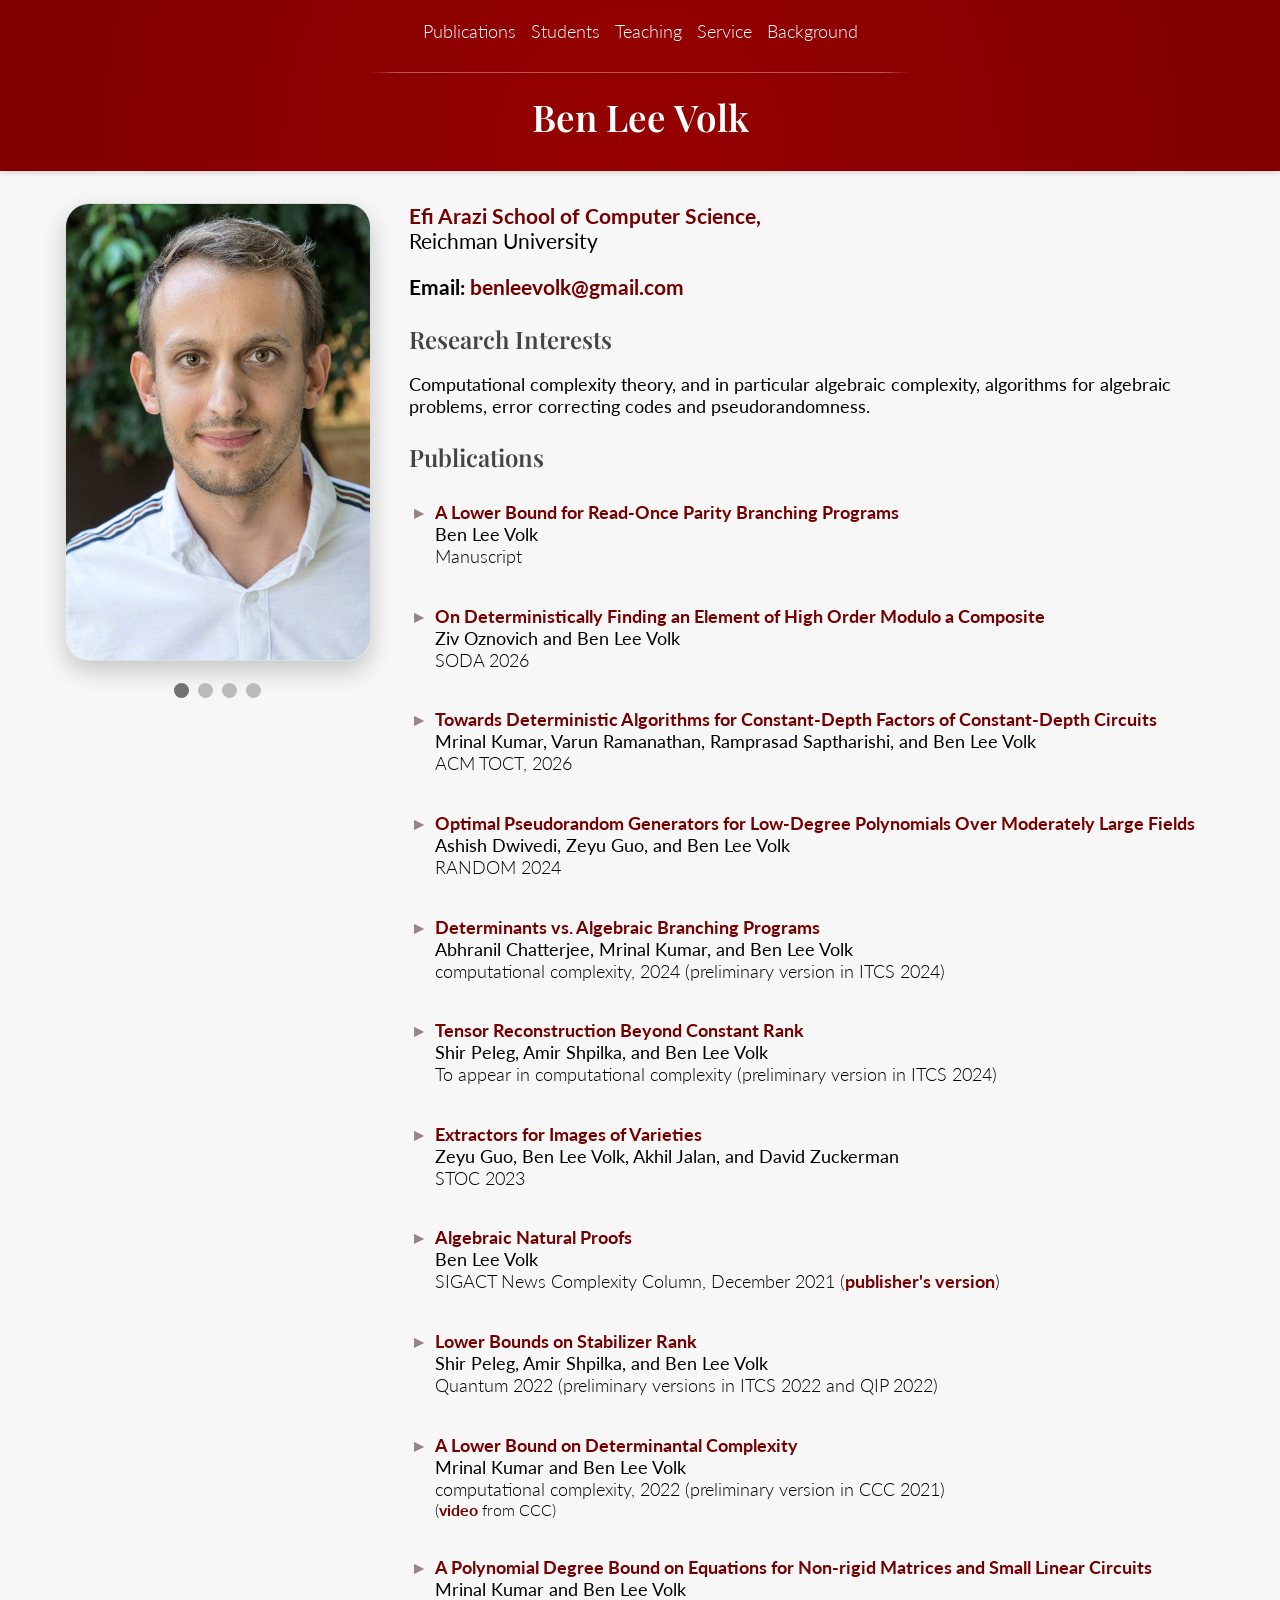
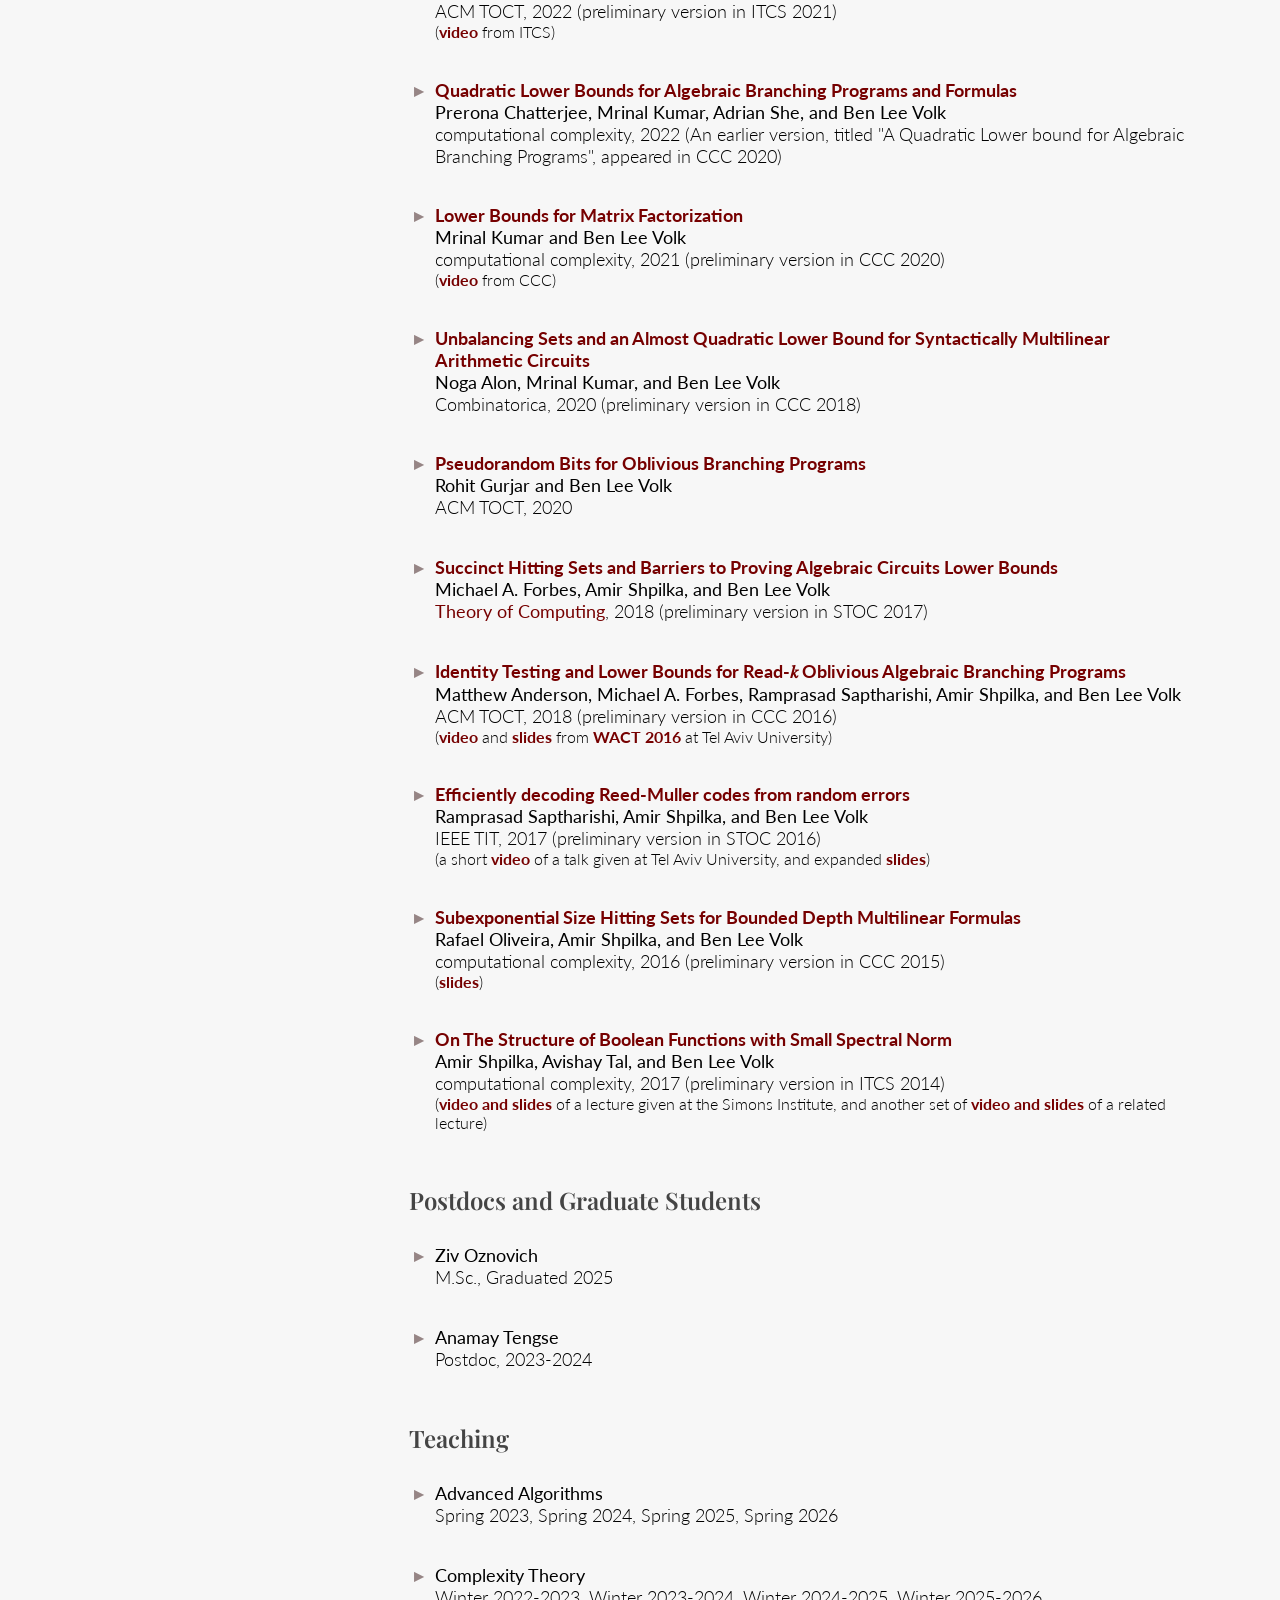
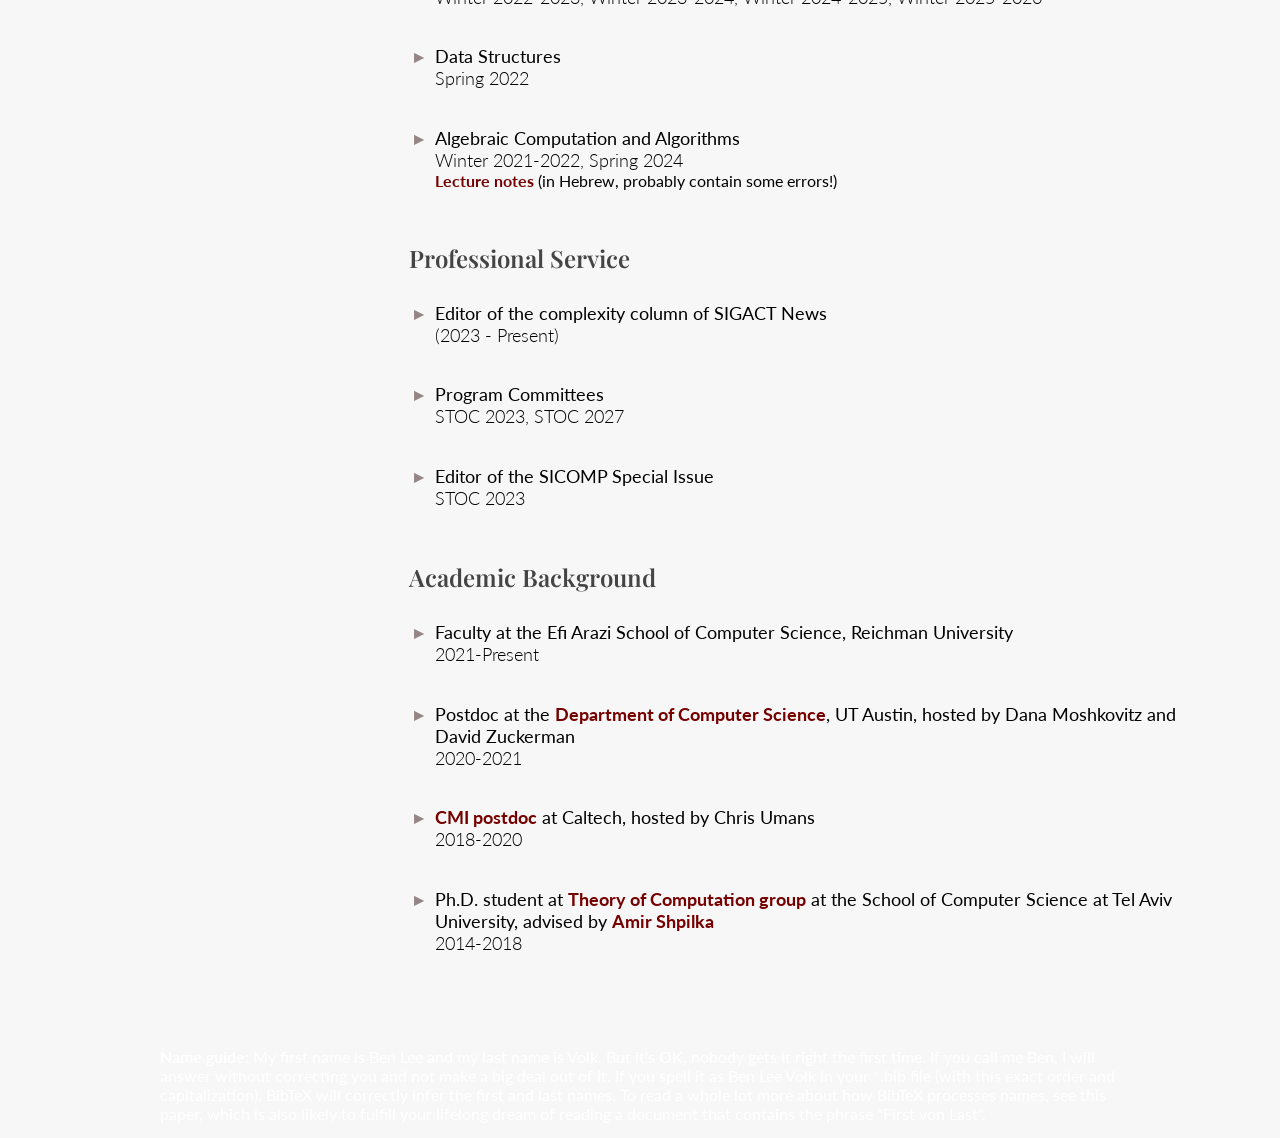
==== index.html @ 6660f5c9 "stoc 2027" ====
<!DOCTYPE html>

<html lang="en-US">
    <head>
        <title>
			Ben Lee Volk
        </title>

	<meta name="description" content="Home Page of Ben Lee Volk"/>
    <meta http-equiv="Content-Type" content="text/html; charset=UTF-8" />
    <meta name="viewport" content="width=device-width, initial-scale=1">
    <meta name="theme-color" content="#960000" />
    <link rel="icon" type="image/svg+xml" href="favicon.svg">

<link rel="preconnect" href="https://fonts.googleapis.com">
<link rel="preconnect" href="https://fonts.gstatic.com" crossorigin>
<link href="https://fonts.googleapis.com/css2?family=Lato:wght@300;400;700&family=Playfair+Display:wght@600&display=swap" rel="stylesheet">

        <link rel="stylesheet" type="text/css" href="style.css" />
        <link rel="canonical" href="https://benleevo.lk/">

	</head>

	<body>
		
		<div id="nav-header">
		<nav class="nav-bar">
		  <a href="#publications">Publications</a>
		  <a href="#students">Students</a>
		  <a href="#teaching">Teaching</a>
		  <a href="#service">Service</a>
		  <a href="#background">Background</a>
		</nav>
		</div>
		
		<div id="header">

		<div id="header-content">
		<h1>
			Ben Lee Volk
		</h1>

		</div>
		
		</div>
		
<div class="page-container">
  <aside class="photo-column">
    <div id="slideshow-container">

    <div id="slideshow-images">
		<div class="slides fade">
				<img src="benlee.jpg" alt="Photo of Ben Lee Volk" width="304" height="456" />
		</div>

    <div class="slides fade">
        <img src="benlee-2.jpg" alt="Photo of Ben Lee Volk" width="304" height="456" />
    </div>

    <div class="slides fade">
        <img src="benlee-3.jpg" alt="Photo of Ben Lee Volk" width="304" height="456" />
    </div>

    <div class="slides fade">
        <img src="protest.jpg" alt="Photo of Ben Lee Volk" width="304" height="456" />
    </div>


    </div>

    <span class="arrows">
    <a class="prev" onclick="plusSlides(-1)">&#10094;</a>
    <a class="next" onclick="plusSlides(1)">&#10095;</a>
    </span>

    <div class="dots-container">
      <span class="dot" onclick="currentSlide(1)"></span>
      <span class="dot" onclick="currentSlide(2)"></span>
      <span class="dot" onclick="currentSlide(3)"></span>
      <span class="dot" onclick="currentSlide(4)"></span>
    </div>

  </div>


  </aside>

  <main class="content-column">

  <div id="content">
		<div id="contact">
		<p><a href="https://cs.runi.ac.il/">Efi Arazi School of Computer Science, </a> <br/>
		Reichman University</p>
  		<p><strong>Email: </strong>
		<a href="mailto:benleevolk@gmail.com">benleevolk@gmail.com</a> </p>
		</div>
    
    <h3>Research Interests</h3>

	<p>
	Computational complexity theory, and in particular algebraic complexity, algorithms for algebraic problems, error correcting codes and pseudorandomness.
	</p>

  </div>


		<h3 id="publications">Publications</h3>

		<ul id="papers" class="section-list">

      <li>
        <div class="paper-title"><a href="https://arxiv.org/abs/2607.05944">A Lower Bound for Read-Once Parity Branching Programs</a></div>
        <div class="paper-authors"> Ben Lee Volk </div>
        <div class="paper-venue"> Manuscript </div>
      </li>

      <li>
        <div class="paper-title"><a href="https://arxiv.org/abs/2506.07668">On Deterministically Finding an Element of High Order Modulo a Composite</a></div>
        <div class="paper-authors"> Ziv Oznovich and Ben Lee Volk </div>
        <div class="paper-venue"> SODA 2026 </div>
      </li>

      <li>
        <div class="paper-title"><a href="https://arxiv.org/abs/2403.01965">Towards Deterministic Algorithms for Constant-Depth Factors of Constant-Depth Circuits</a></div>
        <div class="paper-authors"> Mrinal Kumar, Varun Ramanathan, Ramprasad Saptharishi, and Ben Lee Volk </div>
        <div class="paper-venue"> ACM TOCT, 2026 </div>
      </li>

      <li>
        <div class="paper-title"><a href="https://arxiv.org/abs/2402.11915">Optimal Pseudorandom Generators for Low-Degree Polynomials Over Moderately Large Fields</a></div>
        <div class="paper-authors"> Ashish Dwivedi, Zeyu Guo, and Ben Lee Volk</div>
        <div class="paper-venue"> RANDOM 2024 </div>
      </li>

      <li>
        <div class="paper-title"><a href="https://arxiv.org/abs/2308.04599">Determinants vs. Algebraic Branching Programs</a></div>
        <div class="paper-authors"> Abhranil Chatterjee, Mrinal Kumar, and Ben Lee Volk</div>
        <div class="paper-venue"> computational complexity, 2024 (preliminary version in ITCS 2024) </div>
      </li>

      <li>
        <div class="paper-title"><a href="pdf/tensor-reconstruction.pdf">Tensor Reconstruction Beyond Constant Rank</a></div>
        <div class="paper-authors"> Shir Peleg, Amir Shpilka, and Ben Lee Volk </div>
        <div class="paper-venue"> To appear in computational complexity (preliminary version in ITCS 2024) </div>
      </li>

      <li>
        <div class="paper-title"><a href="https://arxiv.org/pdf/2211.14497.pdf">Extractors for Images of Varieties</a></div>
        <div class="paper-authors"> Zeyu Guo, Ben Lee Volk, Akhil Jalan, and David Zuckerman </div>
        <div class="paper-venue"> STOC 2023  </div>
      </li>

      <li>
        <div class="paper-title"><a href="pdf/sigact.pdf">Algebraic Natural Proofs</a></div>
        <div class="paper-authors"> Ben Lee Volk </div>
        <div class="paper-venue"> SIGACT News Complexity Column, December 2021 (<a href="https://dl.acm.org/doi/10.1145/3510382.3510392">publisher's version</a>) </div>
      </li>

      <li>
        <div class="paper-title"><a href="pdf/stabilizer-rank.pdf">Lower Bounds on Stabilizer Rank</a></div>
        <div class="paper-authors"> Shir Peleg, Amir Shpilka, and Ben Lee Volk </div>
        <div class="paper-venue"> Quantum 2022 (preliminary versions in ITCS 2022 and QIP 2022) </div>
      </li>

      <li>
        <div class="paper-title"><a href="pdf/det-complexity.pdf">A Lower Bound on Determinantal Complexity</a></div>
        <div class="paper-authors"> Mrinal Kumar and Ben Lee Volk </div>
        <div class="paper-venue"> computational complexity, 2022 (preliminary version in CCC 2021) </div>
        <div class="paper-comment">(<a href="https://www.youtube.com/watch?v=n1QGGS6JZv8">video</a> from CCC)</div>
      </li>

      <li>
        <div class="paper-title"><a href="pdf/degbound.pdf">A Polynomial Degree Bound on Equations for Non-rigid Matrices and Small Linear Circuits</a></div>
        <div class="paper-authors"> Mrinal Kumar and Ben Lee Volk </div>
        <div class="paper-venue"> ACM TOCT, 2022 (preliminary version in ITCS 2021) </div>
        <div class="paper-comment">(<a href="https://www.youtube.com/watch?v=3lZ9Xtc4dxc">video</a> from ITCS)</div>
      </li>

      <li>
        <div class="paper-title"><a href="pdf/abp-lower-bound.pdf">Quadratic Lower Bounds for Algebraic Branching Programs and Formulas</a></div>
        <div class="paper-authors"> Prerona Chatterjee, Mrinal Kumar, Adrian She, and Ben Lee Volk </div>
        <div class="paper-venue"> computational complexity, 2022 (An earlier version, titled "A Quadratic Lower bound for Algebraic Branching Programs", appeared in CCC 2020) </div>
      </li>

      <li>
        <div class="paper-title"><a href="pdf/matrix-factorization.pdf">Lower Bounds for Matrix Factorization</a></div>
        <div class="paper-authors"> Mrinal Kumar and Ben Lee Volk </div>
        <div class="paper-venue"> computational complexity, 2021 (preliminary version in CCC 2020) </div>
        <div class="paper-comment">(<a href="https://www.youtube.com/watch?v=3lnhgIzkXeQ">video</a> from CCC)</div>
      </li>

			<li>
				<div class="paper-title"><a href="pdf/mulitilinear-ckts-lb.pdf">Unbalancing Sets and an Almost Quadratic Lower Bound for Syntactically Multilinear Arithmetic Circuits</a></div>
				<div class="paper-authors">	Noga Alon, Mrinal Kumar, and Ben Lee Volk </div>
				<div class="paper-venue"> Combinatorica, 2020 (preliminary version in CCC 2018) </div>
			</li>

			<li>
				<div class="paper-title"><a href="pdf/prg-readk.pdf">Pseudorandom Bits for Oblivious Branching Programs</a></div>
				<div class="paper-authors">	Rohit Gurjar and Ben Lee Volk </div>
				<div class="paper-venue"> ACM TOCT, 2020 </div>
			</li>

			<li>
				<div class="paper-title"><a href="pdf/succinct-pit.pdf">Succinct Hitting Sets and Barriers to Proving Algebraic Circuits Lower Bounds</a></div>
				<div class="paper-authors">	Michael A. Forbes, Amir Shpilka, and Ben Lee Volk </div>
				<div class="paper-venue"> <a class="light" href="http://theoryofcomputing.org/articles/v014a018/">Theory of Computing</a>, 2018 (preliminary version in STOC 2017) </div>
			</li>

			<li>
				<div class="paper-title"><a href="pdf/read-k-abp.pdf">Identity Testing and Lower Bounds for Read-𝑘 Oblivious Algebraic Branching Programs</a></div>
				<div class="paper-authors">	Matthew Anderson, Michael A. Forbes, Ramprasad Saptharishi, Amir Shpilka, and Ben Lee Volk </div>
				<div class="paper-venue">ACM TOCT, 2018 (preliminary version in CCC 2016) </div>
				<div class="paper-comment">(<a href="https://www.youtube.com/watch?v=yLikEDD-zR8">video</a> and <a href="http://www.cs.tau.ac.il/~shpilka/wact2016/program/slides/BenLeeVolk.pdf">slides</a> from <a href="http://cs.tau.ac.il/~shpilka/wact2016/">WACT 2016</a> at Tel Aviv University)</div>
			</li>

			<li>
				<div class="paper-title"><a href="pdf/rmdecoding.pdf">Efficiently decoding Reed-Muller codes from random errors</a></div>
				<div class="paper-authors">Ramprasad Saptharishi, Amir Shpilka, and Ben Lee Volk </div>
				<div class="paper-venue">IEEE TIT, 2017 (preliminary version in STOC 2016)</div>
				<div class="paper-comment">(a short <a href="https://www.youtube.com/watch?v=goo4va6pbpg">video</a> of a talk given at Tel Aviv University, and expanded <a href="pdf/rm_slides.pdf">slides</a>)</div>

			</li>

			<li>
				<div class="paper-title"><a href="pdf/multilinear-pit.pdf">Subexponential Size Hitting Sets for Bounded Depth Multilinear Formulas</a></div>
				<div class="paper-authors">Rafael Oliveira, Amir Shpilka, and Ben Lee Volk </div>
				<div class="paper-venue">computational complexity, 2016 (preliminary version in CCC 2015) </div>
				<div class="paper-comment">(<a href="pdf/subexp_slides.pdf">slides</a>)</div>
			</li>

			<li>
				<div class="paper-title"><a href="pdf/small-spectral-norm.pdf">On The Structure of Boolean Functions with Small Spectral Norm</a></div>
				<div class="paper-authors">Amir Shpilka, Avishay Tal, and Ben Lee Volk </div>
				<div class="paper-venue">computational complexity, 2017 (preliminary version in ITCS 2014) </div>
				<div class="paper-comment">
				(<a href="http://simons.berkeley.edu/talks/ben-lee-volk-2013-08-29">video and slides</a> of a lecture given at the Simons Institute, and
				another set of <a href="http://simons.berkeley.edu/talks/ben-lee-volk-2013-12-02">video and slides</a> of a related lecture)
				</div>
			</li>

		</ul>

    <h3 id="students">Postdocs and Graduate Students</h3>
    <ul id="students" class="section-list">
      <li>
      <div class="student-name">Ziv Oznovich </div>
      <div class="student-years">M.Sc., Graduated 2025</div> 
      </li>
      <li>
      <div class="student-name">Anamay Tengse </div>
      <div class="student-years">Postdoc, 2023-2024</div>       
      </li>
    </ul>

    <h3 id="teaching">Teaching</h3>

    <ul id="classes" class="section-list">
      <li>
        <div class="class-name">
         Advanced Algorithms
       </div>
        <div class="class-semester">
        Spring 2023, Spring 2024, Spring 2025, Spring 2026
      </div>
      </li>
      <li>
        <div class="class-name">
         Complexity Theory
       </div>
        <div class="class-semester">
        Winter 2022-2023, Winter 2023-2024, Winter 2024-2025, Winter 2025-2026
      </div>
      </li>
      <li>
        <div class="class-name">
         Data Structures
       </div>
        <div class="class-semester">
        Spring 2022
      </div>
      </li>
      <li>
        <div class="class-name">
         Algebraic Computation and Algorithms
       </div>
        <div class="class-semester">
        Winter 2021-2022, Spring 2024
      </div>
      <div class="class-notes">
        <a href="pdf/algcomplecturenotes.pdf">Lecture notes</a> (in Hebrew, probably contain some errors!)
      </div>
      </li>
    </ul>

    <h3 id="service">Professional Service</h3>
    <ul id="service" class="section-list">
        <li>
        	<div class="service-titles"> Editor of the complexity column of SIGACT News </div>
       	    <div class="service-years">(2023 - Present)</div>
        </li>
        <li>
        	<div class="service-titles"> Program Committees </div>
       	    <div class="service-years">STOC 2023, STOC 2027</div>        
        </li>
        <li>
        	<div class="service-titles"> Editor of the SICOMP Special Issue </div>
       	    <div class="service-years">STOC 2023</div>        

        </li>
    </ul>

    <h3 id="background">Academic Background</h3>

    <ul id="background" class="section-list">
      <li>
        <div class="background-title">Faculty at the Efi Arazi School of Computer Science, Reichman University</div>
        <div class="background-years">2021-Present</div>
      </li>
      <li>
        <div class="background-title">Postdoc at the <a href="https://www.cs.utexas.edu/">Department of Computer Science</a>, UT Austin, hosted by Dana Moshkovitz and David Zuckerman</div>
        <div class="background-years">2020-2021</div>
      </li>
       <li>
        <div class="background-title"><a href="https://www.cmi.caltech.edu/">CMI postdoc</a> at Caltech, hosted by Chris Umans</div>
        <div class="background-years">2018-2020</div>
      </li>
       <li>
        <div class="background-title">Ph.D. student at <a href="https://www.cs.tau.ac.il/~theory/">Theory of Computation group</a> at the School of Computer Science at Tel Aviv University,
   advised by <a href="https://www.cs.tau.ac.il/~shpilka/">Amir Shpilka</a></div>
        <div class="background-years">2014-2018</div>
      </li>
    </ul>

</div>

  </main>
  </div>

<div id="footer">
		<div id="name">
		<strong>Name guide: </strong> My first name is Ben Lee and my last name is Volk. But it's OK, nobody gets it right the first time.
		If you call me Ben, I will answer without correcting you and not make a big deal out of it. If you spell it as Ben Lee Volk in your *.bib file (with this exact order and capitalization),
		BibTeX will correctly infer the first and last names. To read a whole lot more about how BibTeX processes names, see
		<a href="https://www.tug.org/TUGboat/tb27-2/tb87hufflen.pdf">this paper</a>,
		which is also likely to fulfill your lifelong dream of reading a document that contains the phrase "First von Last".
		</div>

		</div>

<script type="text/javascript">
    let slideIndex = 1;
    showSlides(slideIndex);

    function plusSlides(n) {
      showSlides(slideIndex += n);
    }

    function currentSlide(n) {
      showSlides(slideIndex = n);
    }

    function showSlides(n) {
      let i;
      let slides = document.getElementsByClassName("slides");
      let dots = document.getElementsByClassName("dot");
      if (n > slides.length) {slideIndex = 1}
      if (n < 1) {slideIndex = slides.length}
      for (i = 0; i < slides.length; i++) {
        slides[i].style.display = "none";
      }
      for (i = 0; i < dots.length; i++) {
        dots[i].className = dots[i].className.replace(" active", "");
      }
      slides[slideIndex-1].style.display = "block";
      dots[slideIndex-1].className += " active";
    }

    slides_container = document.getElementById("slideshow-container");

    slides_container.addEventListener('touchstart', function (event) {
      touchstartX = event.changedTouches[0].screenX;
      touchstartY = event.changedTouches[0].screenY;
    }, false);

    slides_container.addEventListener('touchend', function (event) {
        touchendX = event.changedTouches[0].screenX;
        touchendY = event.changedTouches[0].screenY;

        if (touchendX > touchstartX) { // swipe right
          plusSlides(1);
        }
        if (touchendX < touchstartX) { // swipe left
          plusSlides(-1);
        }
    }, false);

</script>

	</body>

</html>
---- style.css ----
html {
  scroll-behavior: smooth;
  scroll-padding-top: 70px; /* Adjust based on your nav bar's height */
}

@media (max-width: 470px) {
html {
    scroll-padding-top: 110px; /* measure your new mobile header height */
  }
}

#header, #nav-header, #footer {
  background: radial-gradient(circle at 50% 150px, rgba(150,0,0,1) 0%, rgba(134,0,0,1) 50%, rgba(118,0,0,1) 100%);
  background-attachment: fixed;
  color: white;
}

#header, #nav-header {
  padding: 10px;
}

#footer {
	padding: 15px;
}

#header #header-content {
	max-width: 540px;
	margin: 0 auto;
	text-align: center;
	padding: 1.25rem 0 1.25rem 0;
background-image: linear-gradient(to right, transparent, rgba(255, 255, 255, 0.35) 5%, rgba(255, 255, 255, 0.35) 95%, transparent);
  background-size: 100% 1px;
  background-position: top;
  background-repeat: no-repeat;
}

#header {
	box-shadow: 0 2px 5px rgba(0, 0, 0, 0.15);
}

#nav-header {
	position: sticky;
	top: 0;
	z-index: 1000;
}

.nav-bar {
  display: flex;
  flex-wrap: wrap;
  gap: 15px;
  justify-content: center; /* or flex-start for left alignment */
  margin: 0 auto;
  padding: 10px 0;
  font-weight: 300;      
}


#header h1 {
	color: white;
	margin: 0px;
}

#header a, #nav-header a, #footer a {
	text-decoration: none;
	color: #ffffff; 
}

#header a:hover, #nav-header a:hover, #footer a:hover {
	color: #dddddd; 
}

#content {
	margin: 0 auto;
	max-width: 960px;
}


h1, h3 {
	font-family: 'Playfair Display', sans-serif;
	font-weight: 600;
	color: #444;
}

h3 {
	font-size: 1.5rem;
	margin-bottom: 1rem;
}

body {
	font-family: 'Lato', sans-serif;
	font-weight: 400;
	background: #f7f7f7;
	margin: 0px;
	font-size: 1.15rem;
}

.content-column a {
	text-decoration: none;
	color: #760000;
	font-weight: bold;
}

a.light {
	font-weight: normal;
}

a:hover {
	color: #960000;
	text-decoration: underline;
}

@media screen and (min-width: 980px) /* Desktop */ {
	#slideshow-container {
		padding: 0;
		margin: 0;
		position: relative;
		/* border: solid 1px #3a190f; */
		background: #f7f7f7;
	}

}

@media screen and (max-width: 979px) /* Mobile and Tablet */ {
	#slideshow-container {
		margin: 10px auto;
		display: block;
		width: 304px;
		position: relative;
		background: #f7f7f7;
	}

	#content {
		padding: 5px;
	}

}

.arrows {
	opacity: 0;
  transition: opacity 800ms;
}

#slideshow-images:hover + .arrows {
	opacity: 1.0;
}

.arrows:hover {
	opacity: 1.0;
}



/* Hide the images by default */
.slides {
  display: none;
}


/* Next & previous buttons */
.prev, .next {
  cursor: pointer;
  position: absolute;
  top: 50%;
  width: auto;
  padding: 16px;
  margin-top: -22px;
  color: white;
  font-weight: bold;
  font-size: 18px;
  transition: 0.6s ease;
  border-radius: 0 3px 3px 0;
  user-select: none;
}

/* Position the "next button" to the right */
.next {
  right: 0;
  border-radius: 3px 0 0 3px;
}

/* On hover, add a black background color with a little bit see-through */
.prev:hover, .next:hover {
  background-color: rgba(0,0,0,0.8);
	text-decoration: none;
	color: white;
}

.dot {
  cursor: pointer;
  height: 15px;
  width: 15px;
  margin: 0 2px;
  background-color: #bbb;
  border-radius: 50%;
  display: inline-block;
  transition: background-color 0.6s ease;
}

.active, .dot:hover {
  background-color: #717171;
}

/* Fading animation */
.fade {
  animation-name: fade;
  animation-duration: 1.5s;
}

@keyframes fade {
  from {opacity: .4}
  to {opacity: 1}
}

/* On smaller screens, decrease text size */
@media only screen and (max-width: 300px) {
  .prev, .next {font-size: 11px}
}


.section-list {
	list-style: none;
	display: grid;
	padding-left: 0;
	/*margin-left: -0.3rem;*/
}

.section-list li {
	position: relative;
	padding: 0.6rem 1.25rem 1.25rem 1.6rem;
	margin-bottom: 0.5rem;
    border-radius: 6px;
  
  /* Smooth transition for the hover color */
transition: background-color 0.2s ease, box-shadow 0.2s ease, transform 0.2s ease;
}

.section-list li:hover {
  background-color: #ffffff;
  box-shadow: 0 4px 14px rgba(0, 0, 0, 0.06);
  transform: translateY(-1px);
}

.section-list li::before {
  content: "▸";
  position: absolute;
  left: 0.3rem;
  color: #968585; 
  font-weight: bold;
}

.paper-comment {
	font-weight: 300;
	font-size: 1rem;
}

.paper-venue, .class-semester, .student-years, .service-years, .background-years {
	font-weight: 300;
}

#name {
	font-size: 1rem;
	margin: 0 auto;
	max-width: 960px;
}

.class-notes {
	font-size: 1rem;
}

.page-container {
  display: grid;
  grid-template-columns: 1fr; /* Mobile view: 1 stacked column */
  gap: 2.5rem;
  max-width: 1150px;
  margin: 0 auto;
  padding: 2rem 1rem;
}

/* Desktop View: Side-by-Side */
@media (min-width: 768px) {
  .page-container {
    grid-template-columns: 304px 1fr; /* Photo column fixed at 280px, text takes the rest */
  }
}

#contact p {
	margin-top: 0px;
	font-size: 1.3rem;
}

#slideshow-images img {
    aspect-ratio: 304 / 456;
    object-fit: cover;
    border-radius: 24px;
    border: 1px solid rgba(0, 0, 0, 0.1);
    box-shadow: 0 10px 25px rgba(0,0,0, 0.2);
 }
 
 .dots-container {
 	text-align: center;
 	margin-top: 15px;
 }
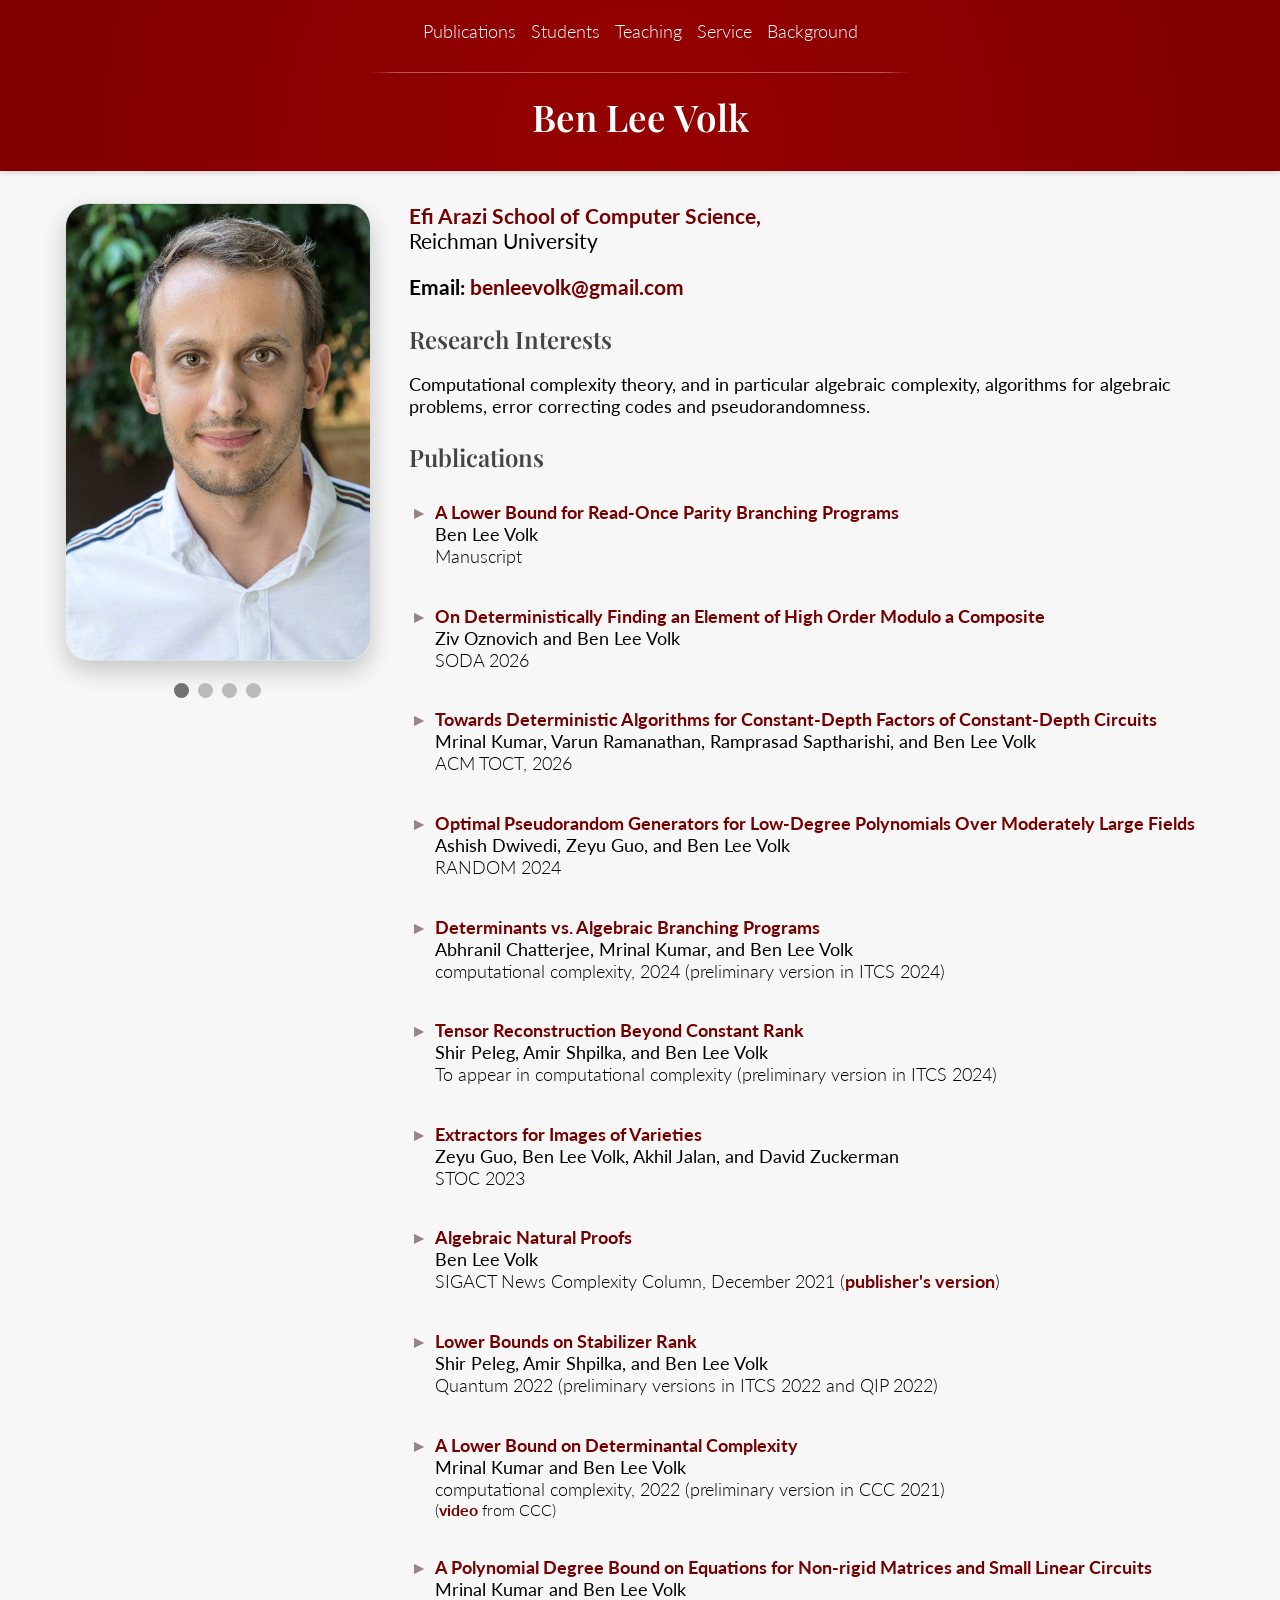
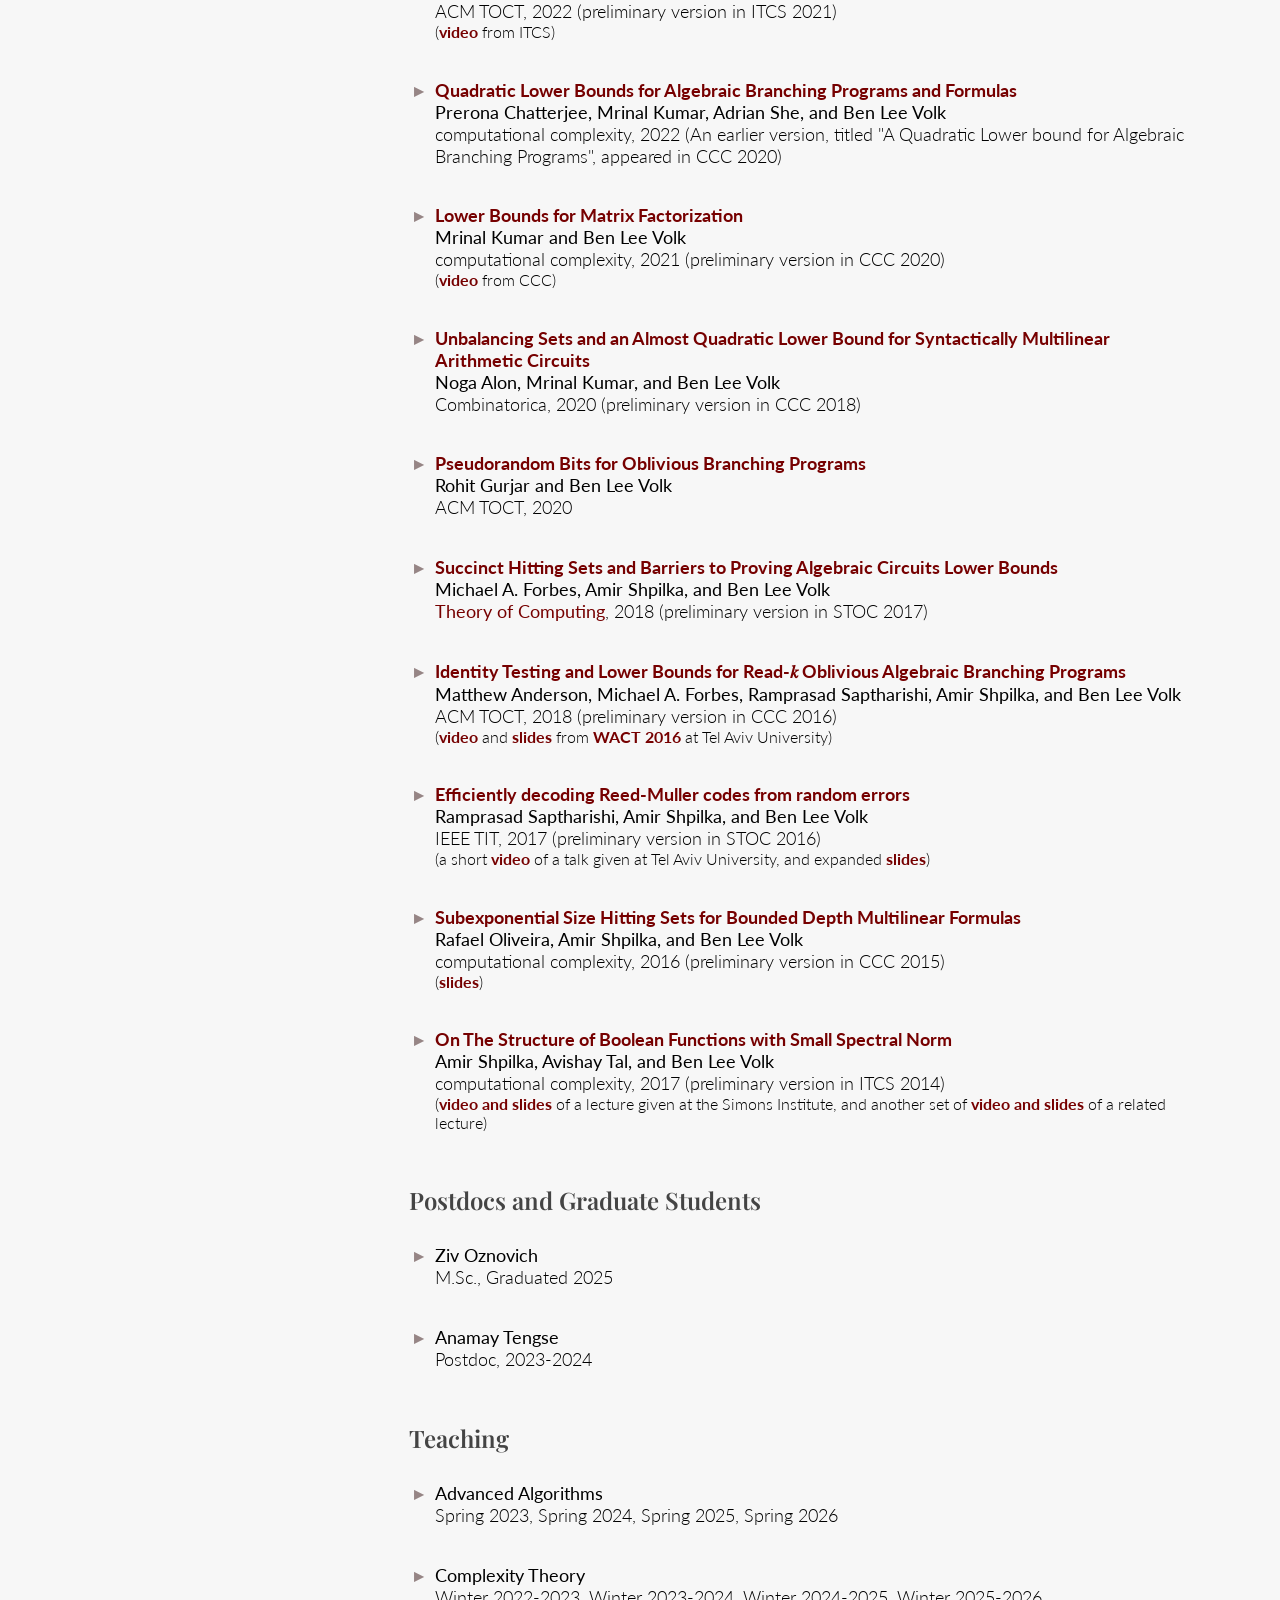
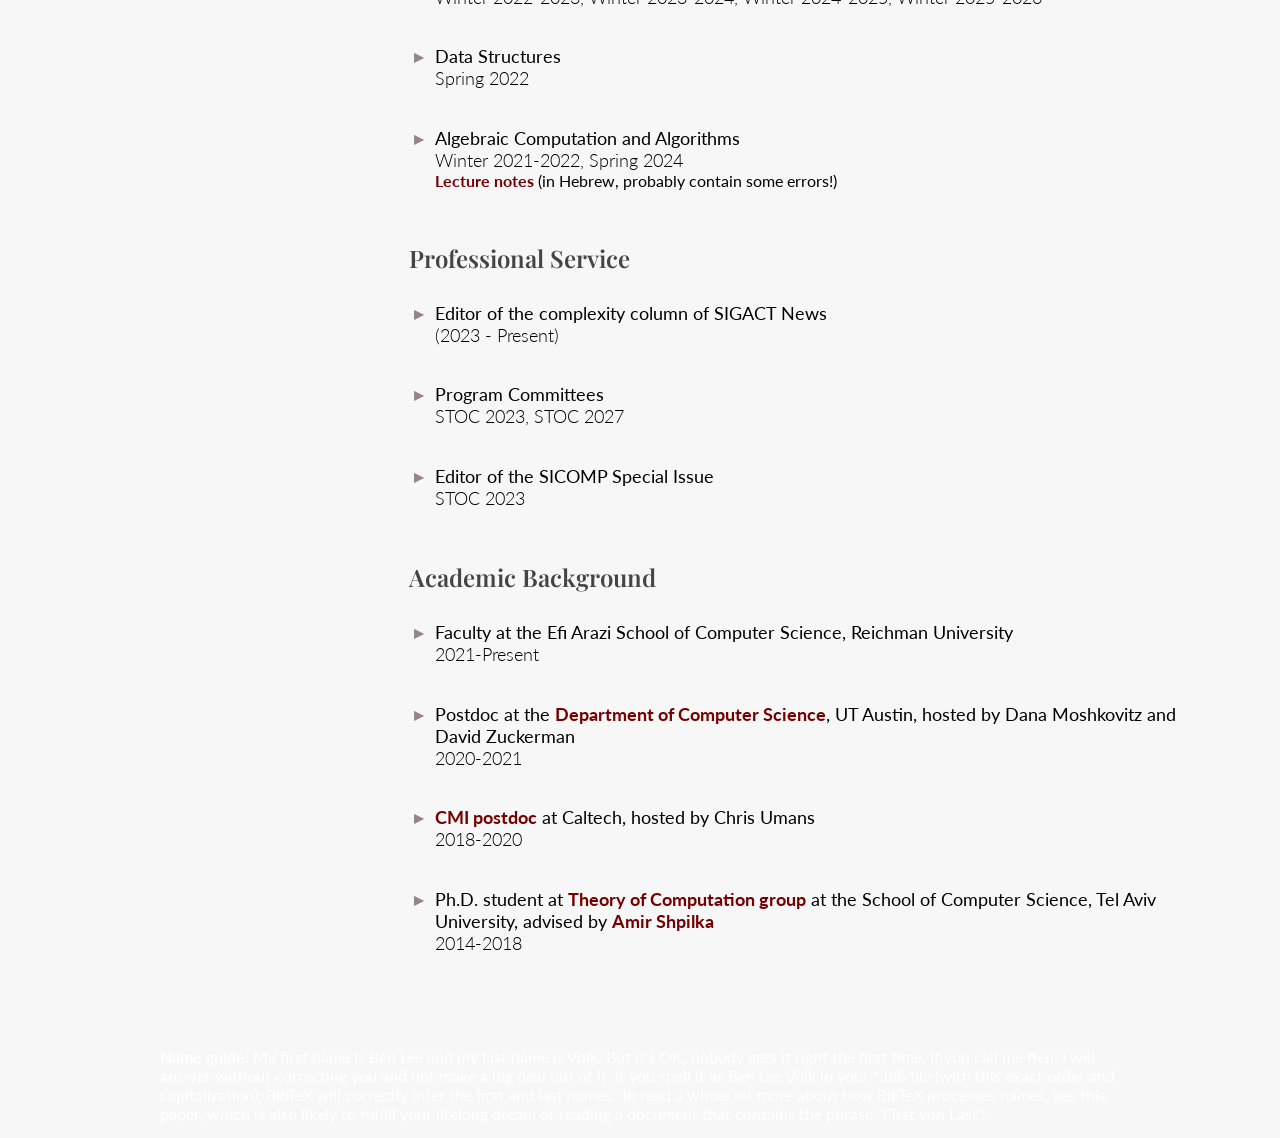
==== commit 0b7ed9a2: "less at" ====
--- a/index.html
+++ b/index.html
@@ -326,7 +326,7 @@
         <div class="background-years">2018-2020</div>
       </li>
        <li>
-        <div class="background-title">Ph.D. student at <a href="https://www.cs.tau.ac.il/~theory/">Theory of Computation group</a> at the School of Computer Science at Tel Aviv University,
+        <div class="background-title">Ph.D. student at <a href="https://www.cs.tau.ac.il/~theory/">Theory of Computation group</a> at the School of Computer Science, Tel Aviv University,
    advised by <a href="https://www.cs.tau.ac.il/~shpilka/">Amir Shpilka</a></div>
         <div class="background-years">2014-2018</div>
       </li>
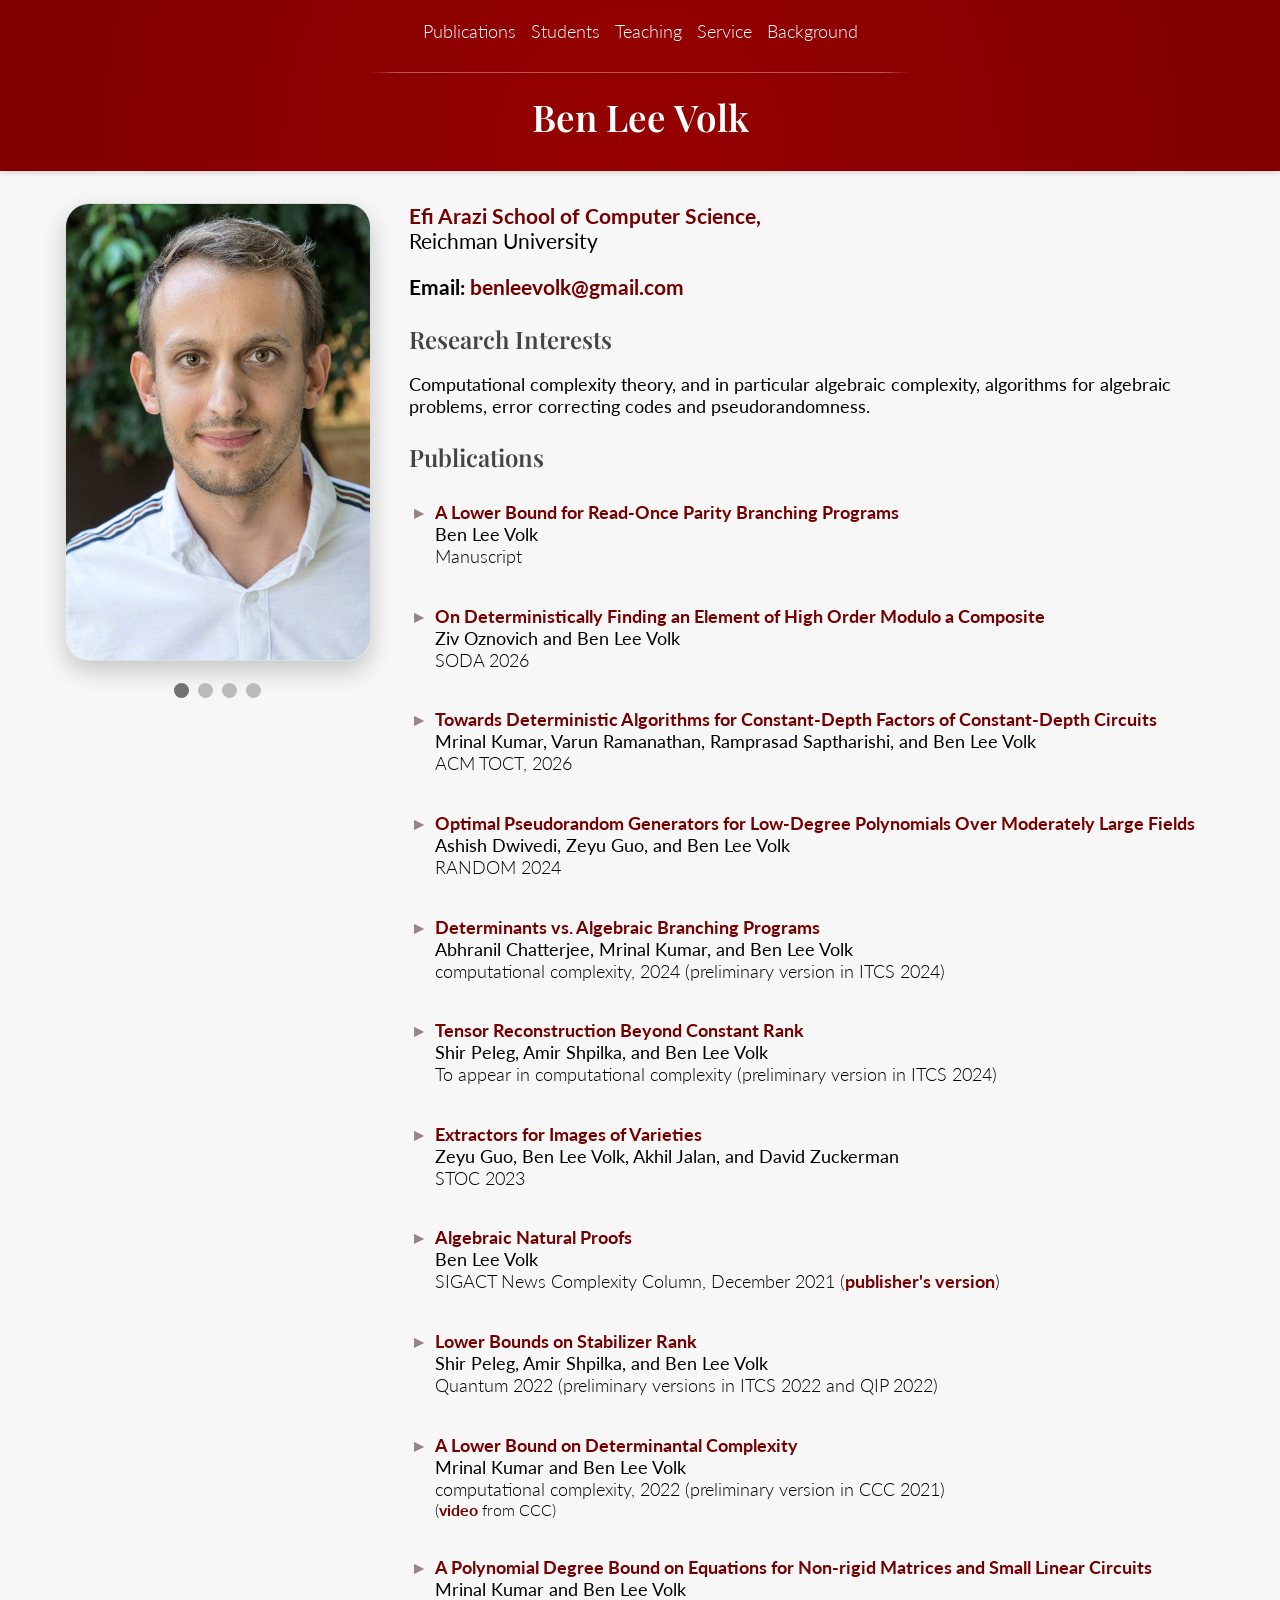
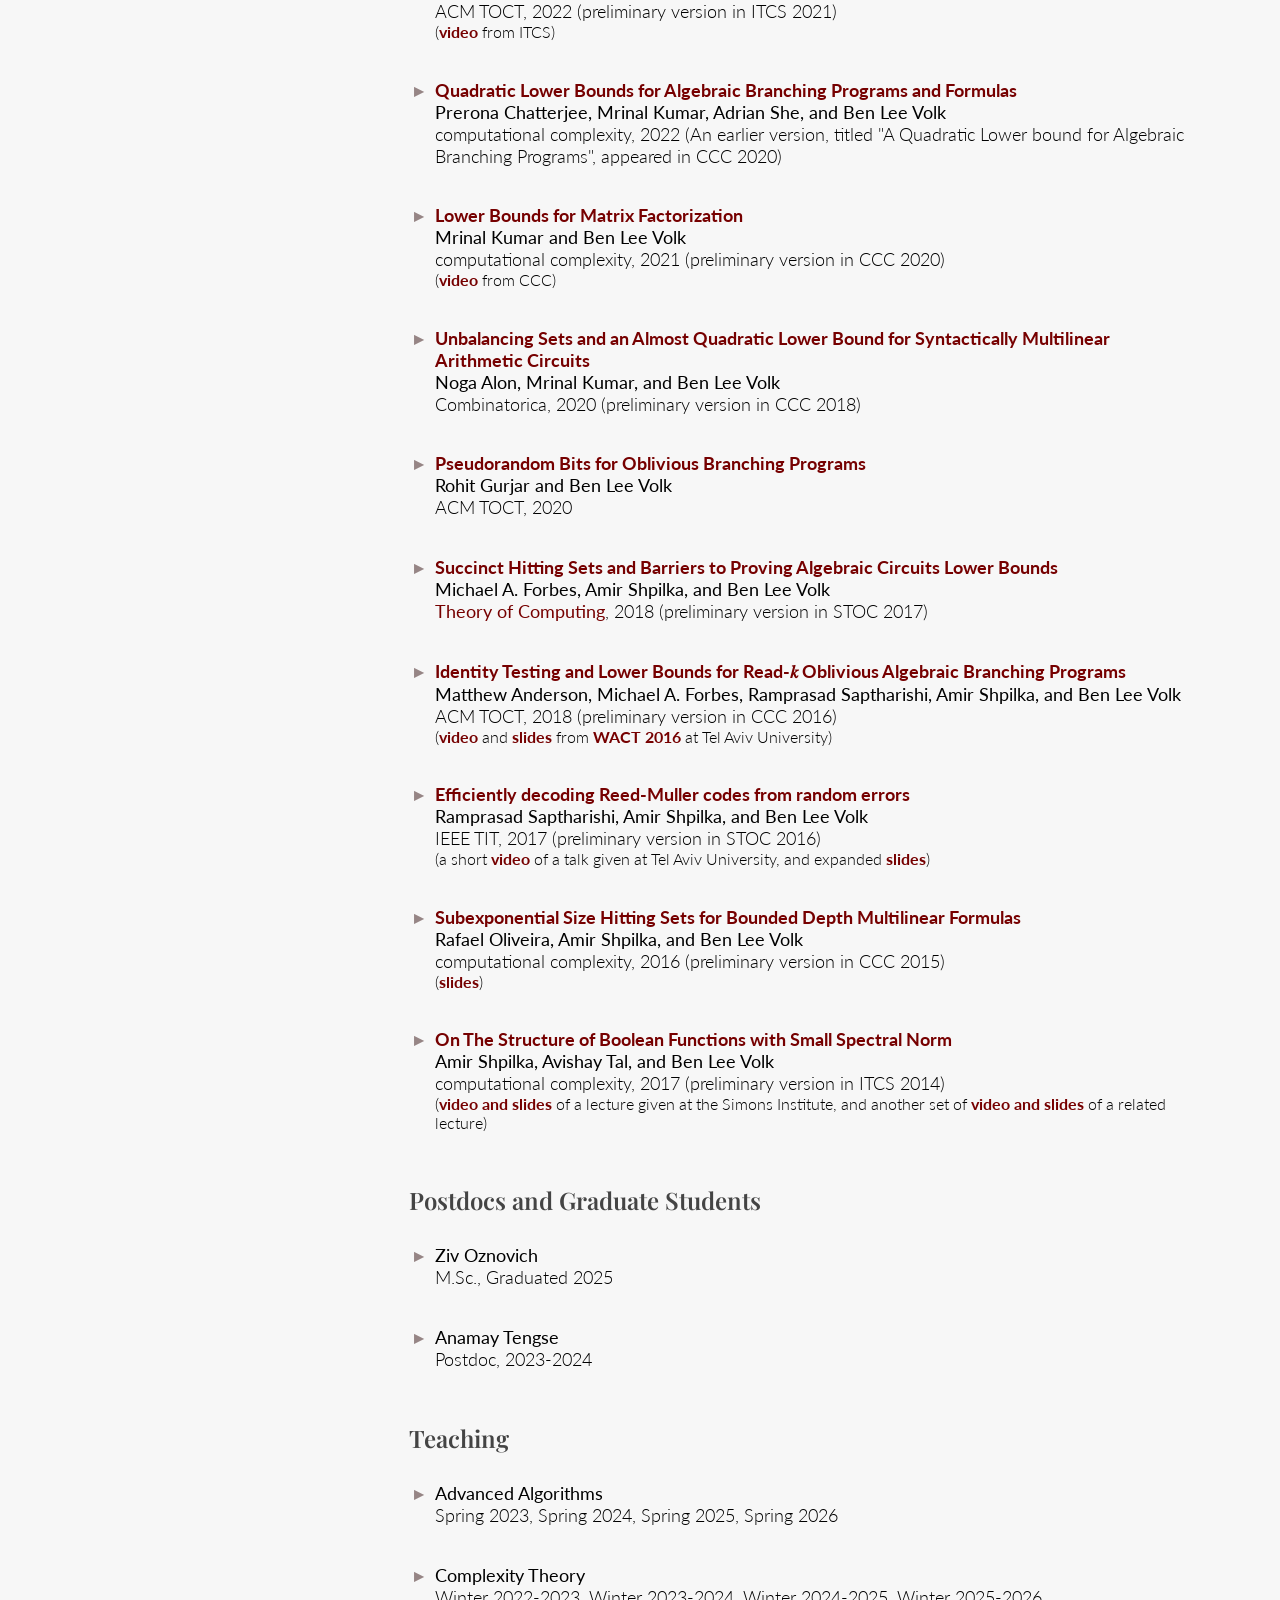
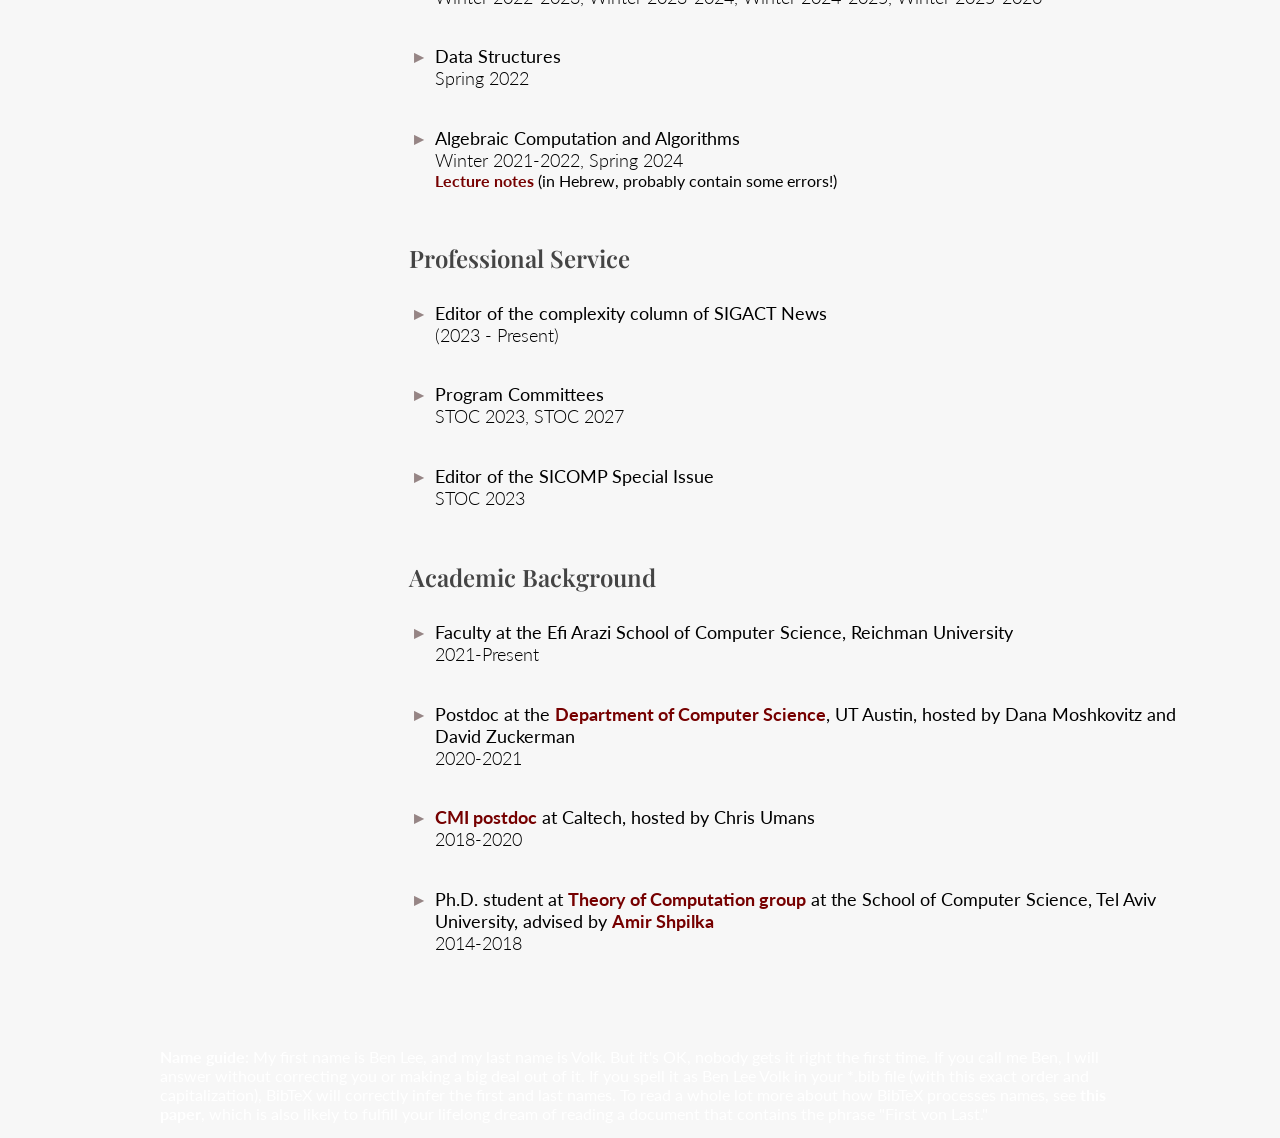
==== commit a5ed9f7b: "footer" ====
--- a/index.html
+++ b/index.html
@@ -339,11 +339,11 @@
 
 <div id="footer">
 		<div id="name">
-		<strong>Name guide: </strong> My first name is Ben Lee and my last name is Volk. But it's OK, nobody gets it right the first time.
-		If you call me Ben, I will answer without correcting you and not make a big deal out of it. If you spell it as Ben Lee Volk in your *.bib file (with this exact order and capitalization),
+		<strong>Name guide: </strong> My first name is Ben Lee, and my last name is Volk. But it's OK, nobody gets it right the first time.
+		If you call me Ben, I will answer without correcting you or making a big deal out of it. If you spell it as Ben Lee Volk in your *.bib file (with this exact order and capitalization),
 		BibTeX will correctly infer the first and last names. To read a whole lot more about how BibTeX processes names, see
 		<a href="https://www.tug.org/TUGboat/tb27-2/tb87hufflen.pdf">this paper</a>,
-		which is also likely to fulfill your lifelong dream of reading a document that contains the phrase "First von Last".
+		which is also likely to fulfill your lifelong dream of reading a document that contains the phrase "First von Last."
 		</div>
 
 		</div>
--- a/style.css
+++ b/style.css
@@ -22,6 +22,10 @@
 
 #footer {
 	padding: 15px;
+}
+
+#footer a {
+	font-weight: 700;
 }
 
 #header #header-content {
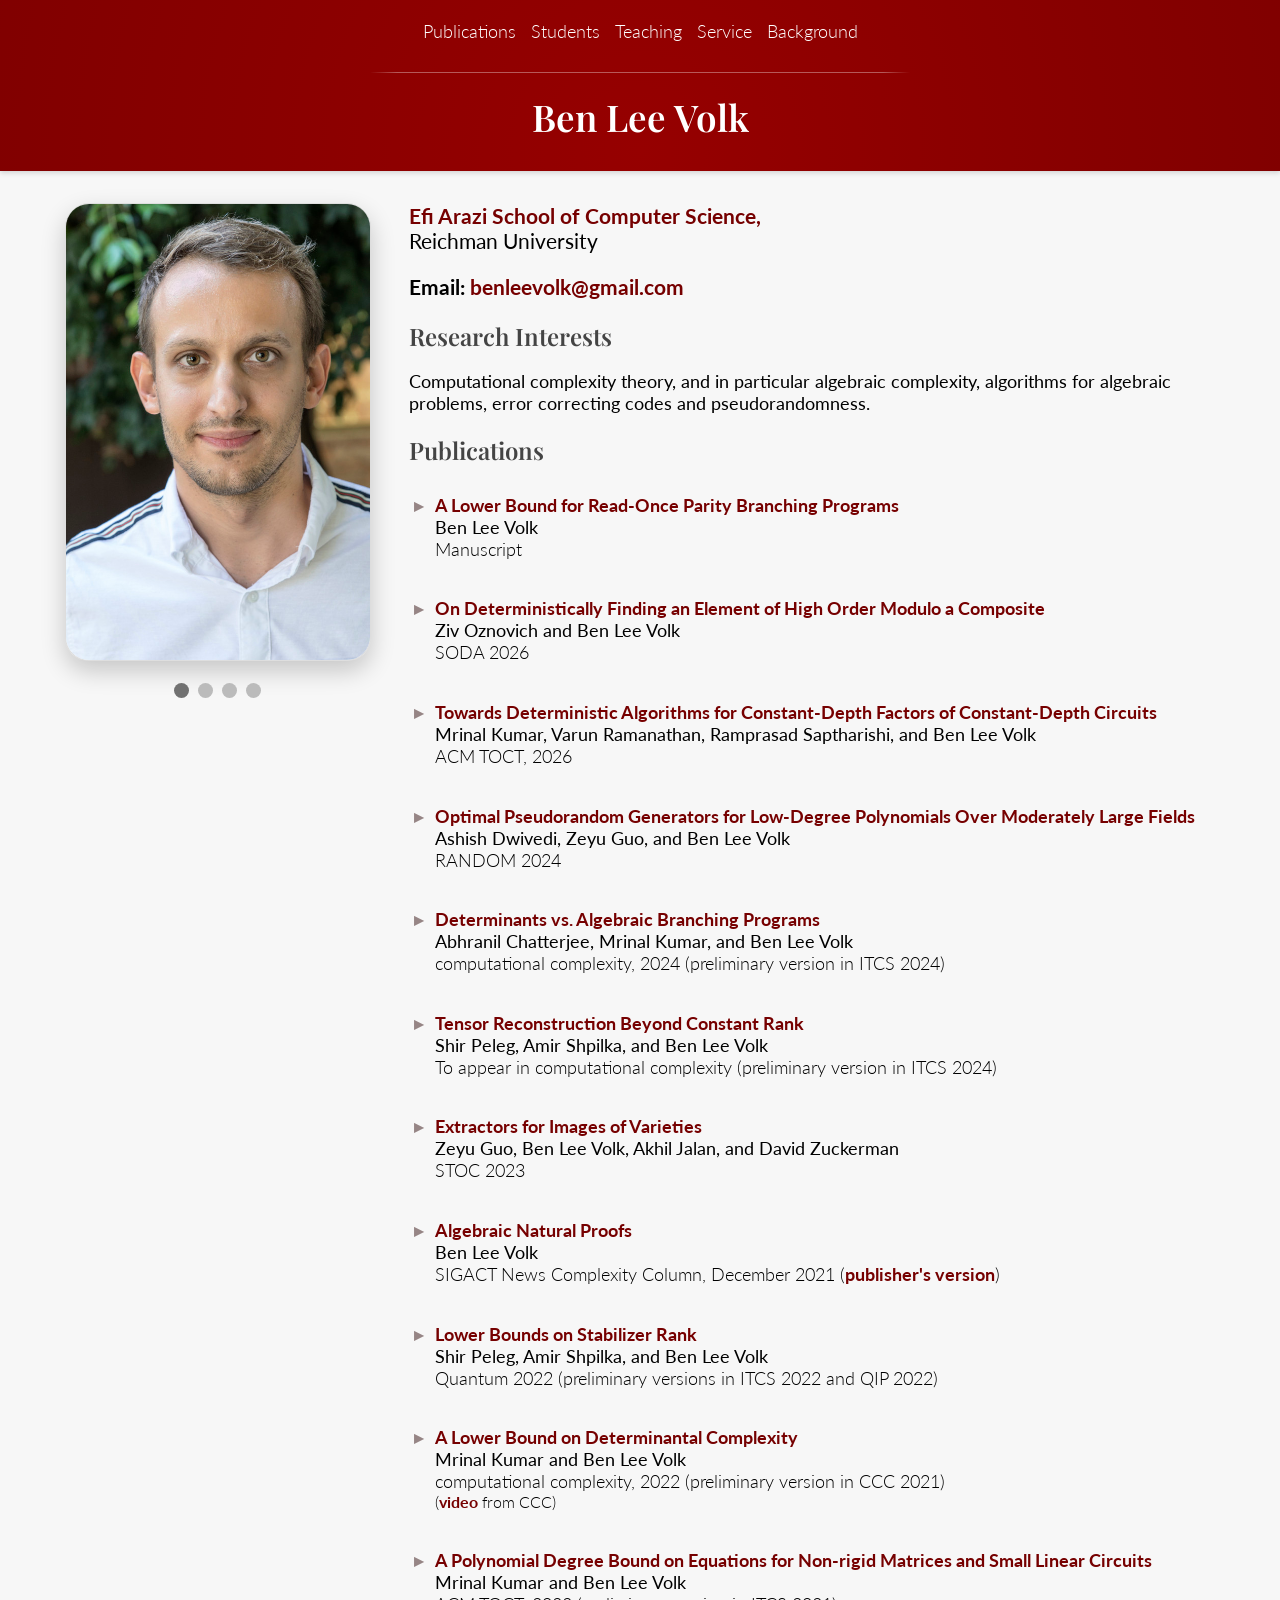
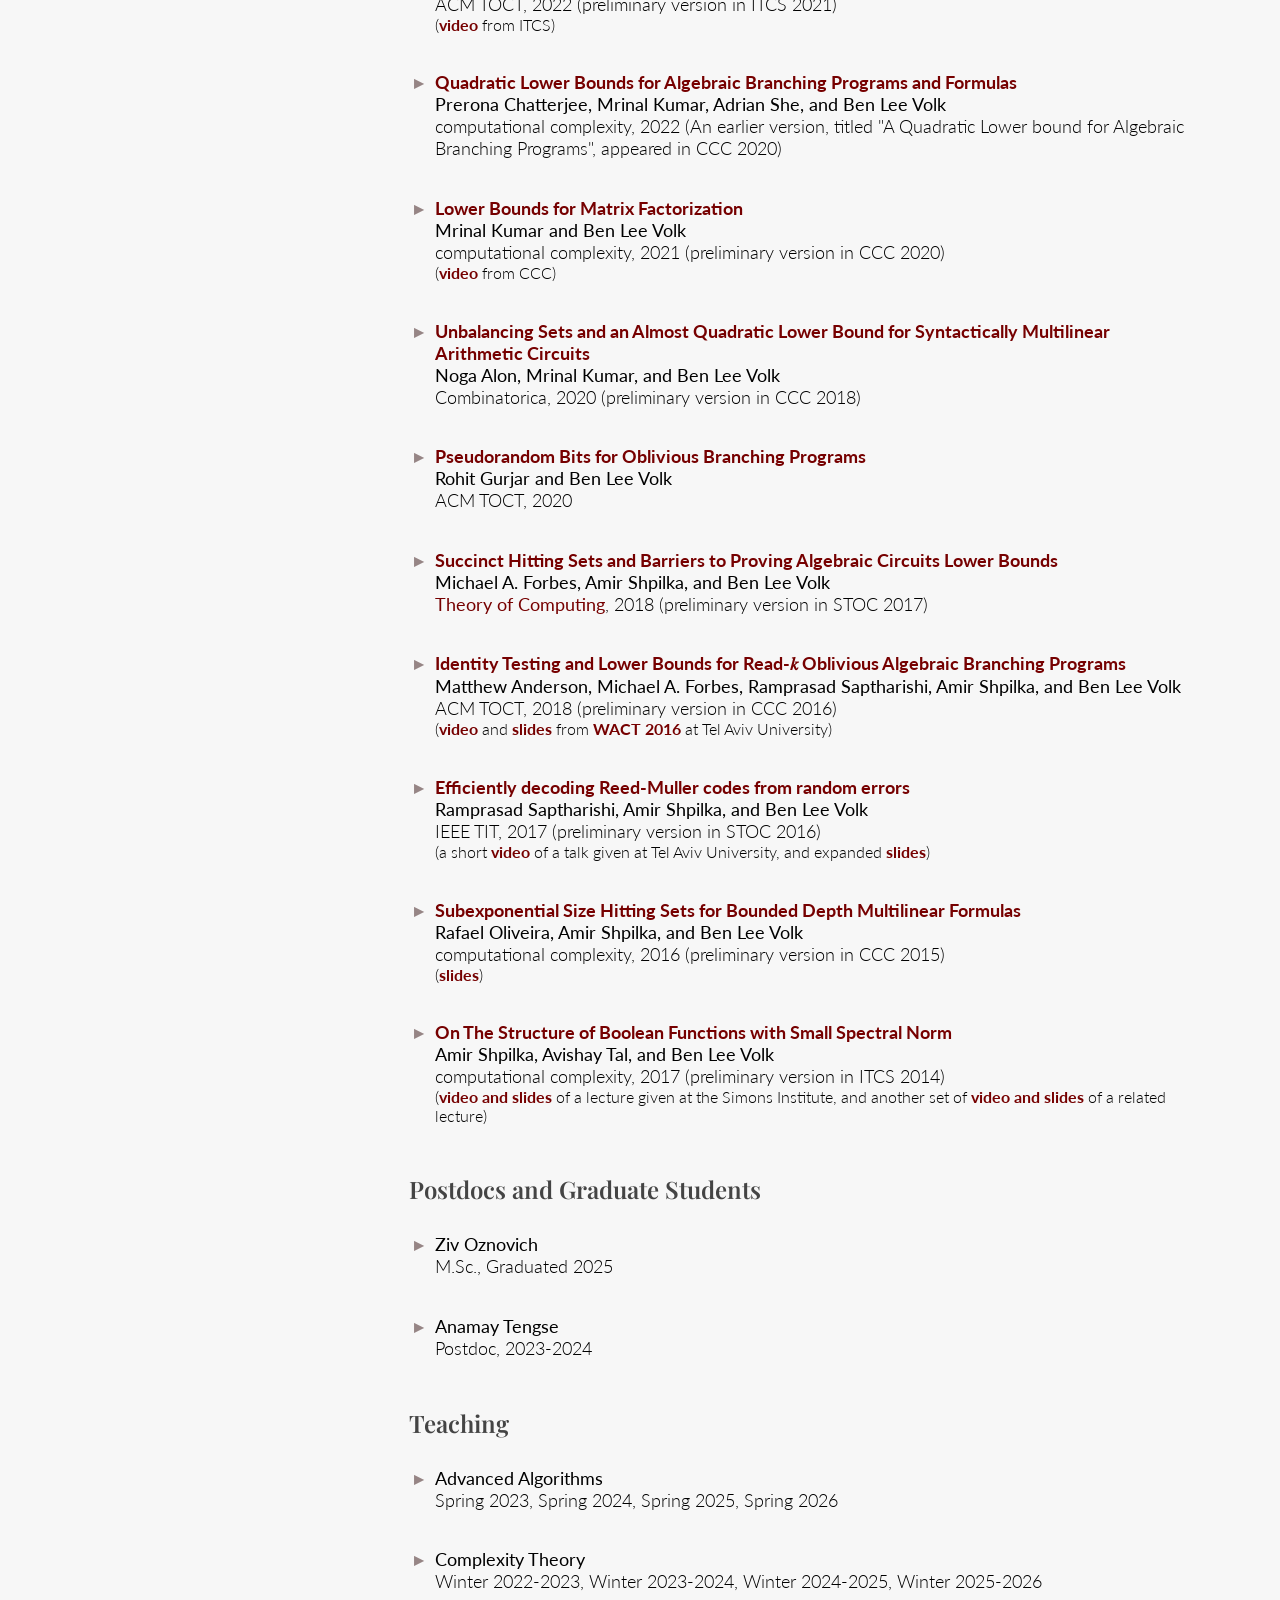
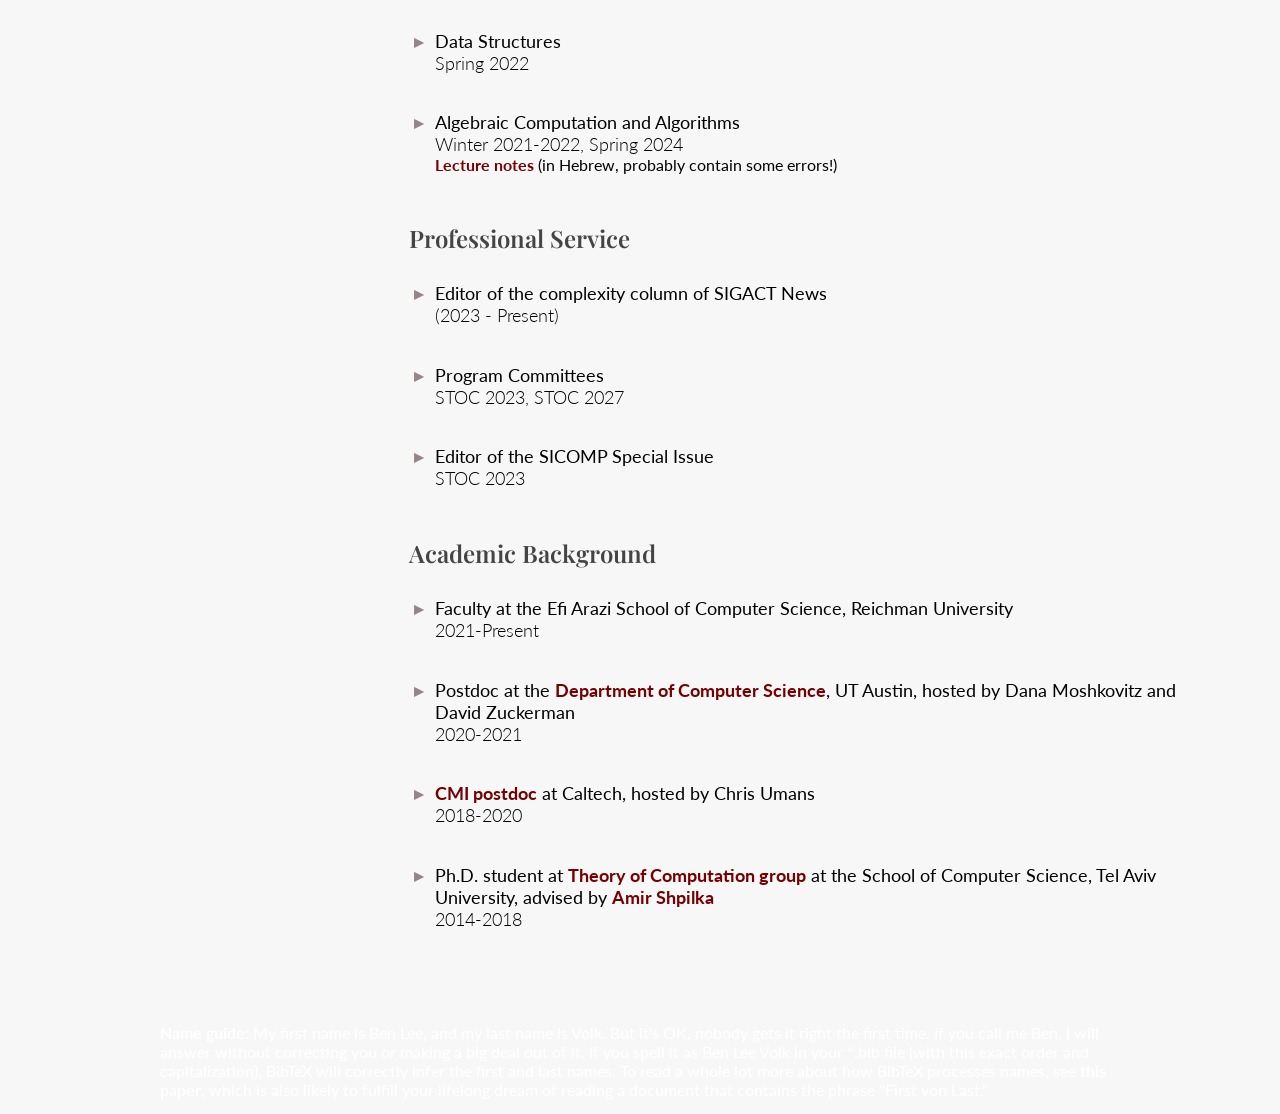
==== commit aeaff328: "html corrections" ====
--- a/index.html
+++ b/index.html
@@ -95,16 +95,14 @@
 		<a href="mailto:benleevolk@gmail.com">benleevolk@gmail.com</a> </p>
 		</div>
     
-    <h3>Research Interests</h3>
-
-	<p>
-	Computational complexity theory, and in particular algebraic complexity, algorithms for algebraic problems, error correcting codes and pseudorandomness.
-	</p>
-
-  </div>
-
-
-		<h3 id="publications">Publications</h3>
+   	    <h2>Research Interests</h2>
+		<p>
+		Computational complexity theory, and in particular algebraic complexity, algorithms for algebraic problems, error correcting codes and pseudorandomness.
+		</p>
+
+
+
+		<h2 id="publications">Publications</h2>
 
 		<ul id="papers" class="section-list">
 
@@ -241,8 +239,8 @@
 
 		</ul>
 
-    <h3 id="students">Postdocs and Graduate Students</h3>
-    <ul id="students" class="section-list">
+    <h2 id="students">Postdocs and Graduate Students</h2>
+    <ul id="students-list" class="section-list">
       <li>
       <div class="student-name">Ziv Oznovich </div>
       <div class="student-years">M.Sc., Graduated 2025</div> 
@@ -253,7 +251,7 @@
       </li>
     </ul>
 
-    <h3 id="teaching">Teaching</h3>
+    <h2 id="teaching">Teaching</h2>
 
     <ul id="classes" class="section-list">
       <li>
@@ -293,8 +291,8 @@
       </li>
     </ul>
 
-    <h3 id="service">Professional Service</h3>
-    <ul id="service" class="section-list">
+    <h2 id="service">Professional Service</h2>
+    <ul id="service-list" class="section-list">
         <li>
         	<div class="service-titles"> Editor of the complexity column of SIGACT News </div>
        	    <div class="service-years">(2023 - Present)</div>
@@ -310,9 +308,9 @@
         </li>
     </ul>
 
-    <h3 id="background">Academic Background</h3>
-
-    <ul id="background" class="section-list">
+    <h2 id="background">Academic Background</h2>
+
+    <ul id="background-list" class="section-list">
       <li>
         <div class="background-title">Faculty at the Efi Arazi School of Computer Science, Reichman University</div>
         <div class="background-years">2021-Present</div>
@@ -346,7 +344,7 @@
 		which is also likely to fulfill your lifelong dream of reading a document that contains the phrase "First von Last."
 		</div>
 
-		</div>
+</div>
 
 <script type="text/javascript">
     let slideIndex = 1;
--- a/style.css
+++ b/style.css
@@ -80,13 +80,13 @@
 }
 
 
-h1, h3 {
+h1, h2 {
 	font-family: 'Playfair Display', sans-serif;
 	font-weight: 600;
 	color: #444;
 }
 
-h3 {
+h2 {
 	font-size: 1.5rem;
 	margin-bottom: 1rem;
 }
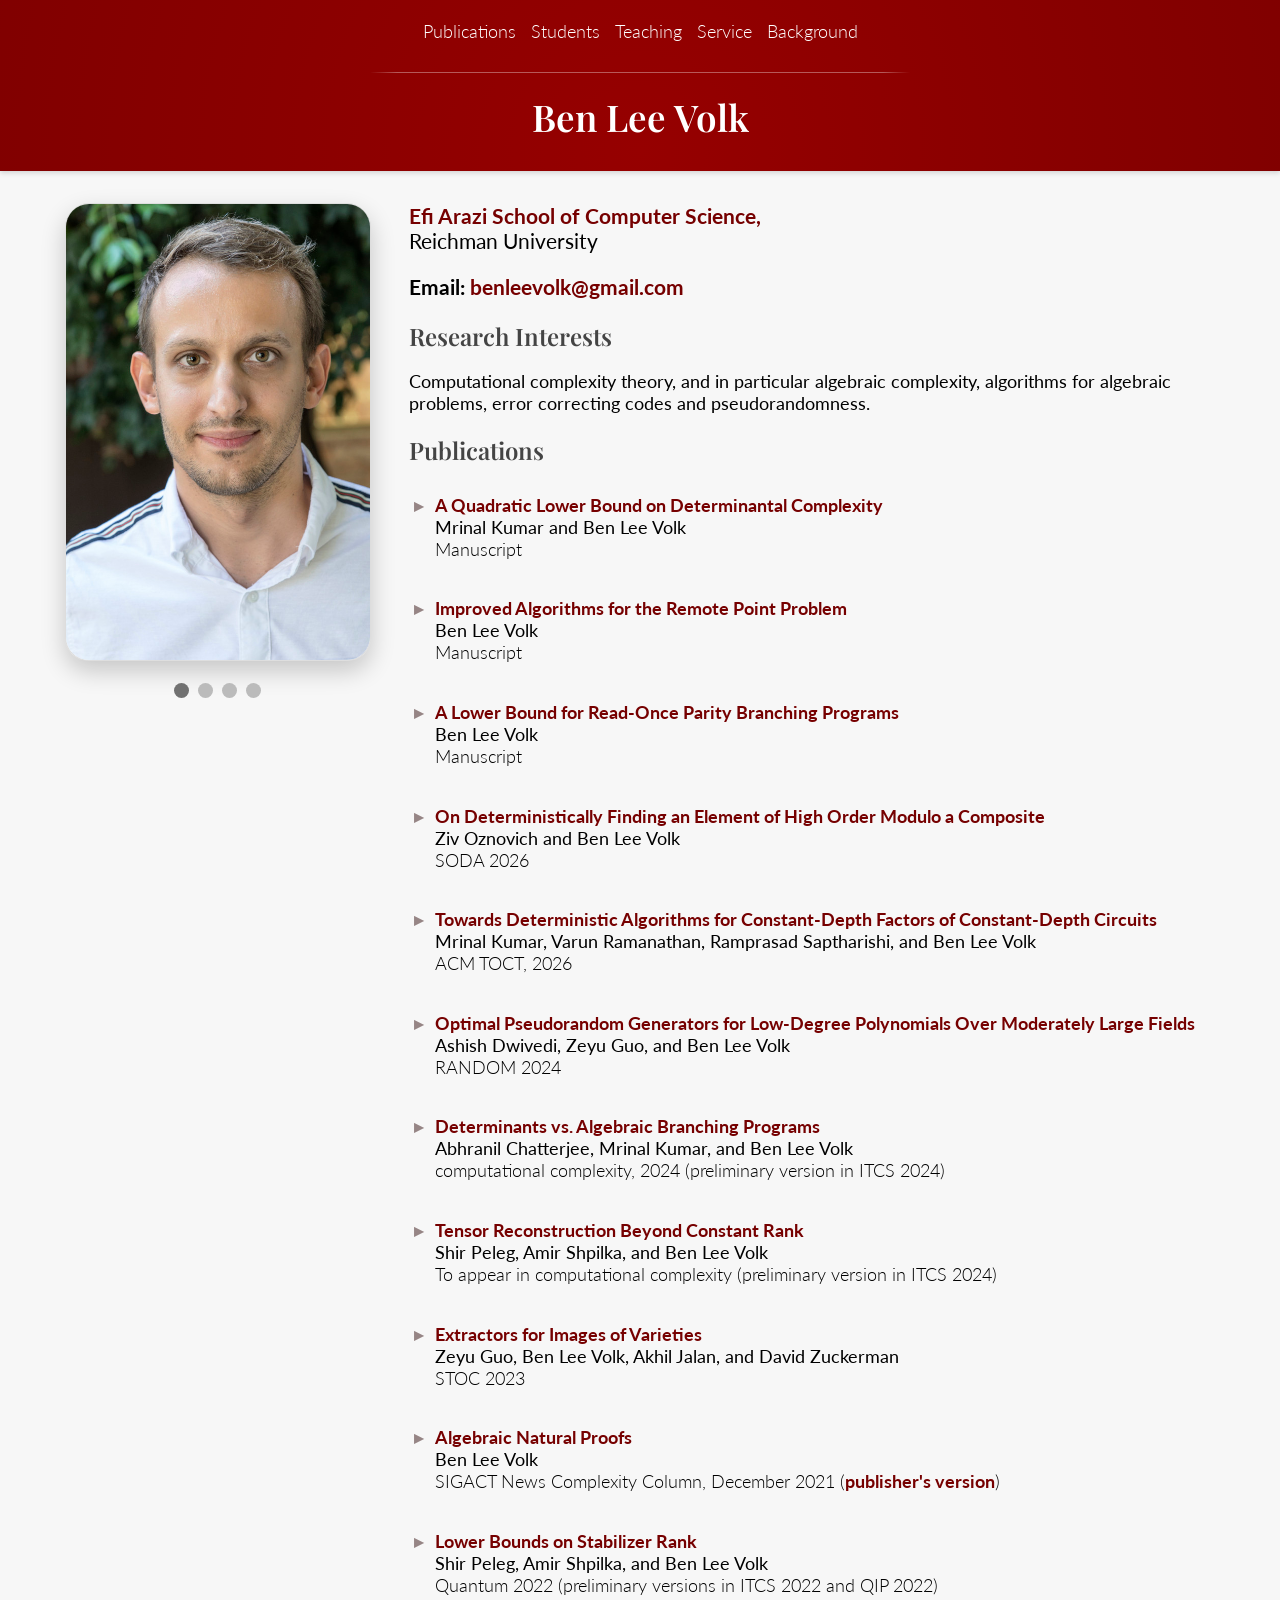
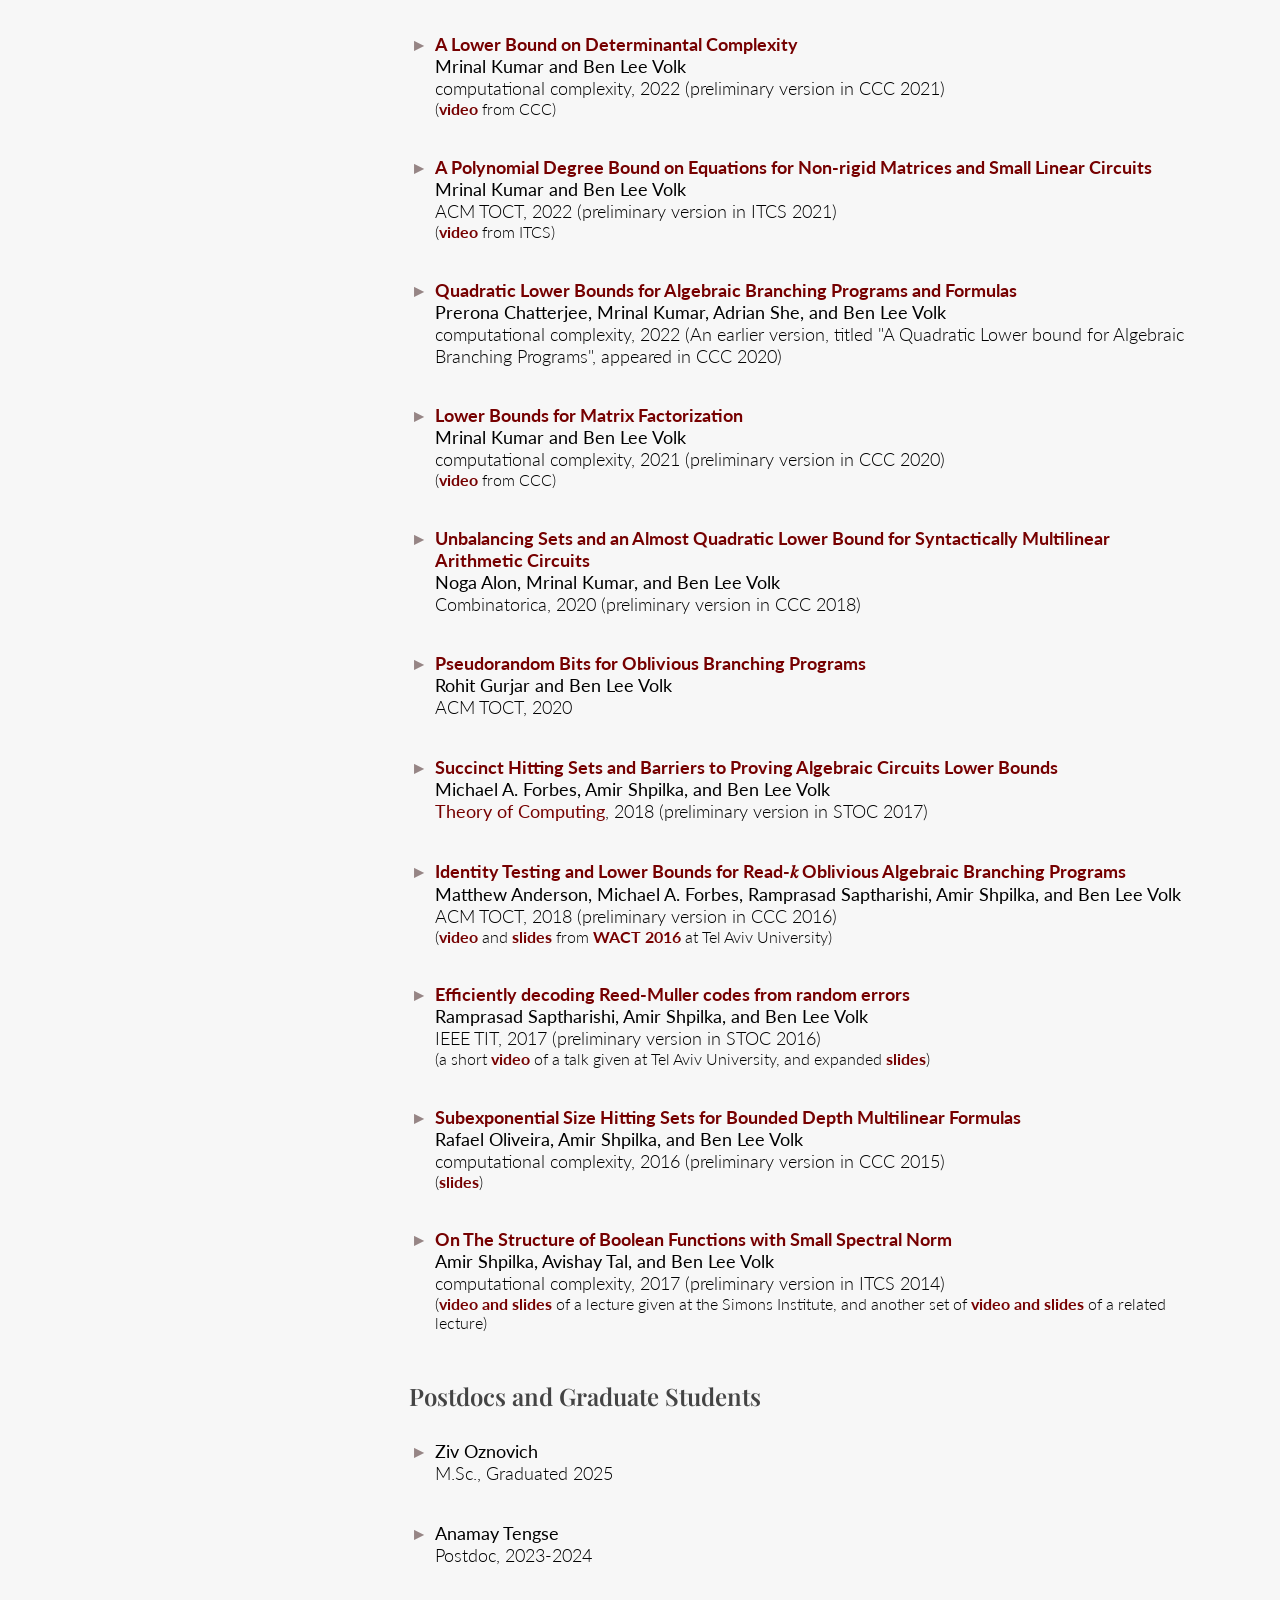
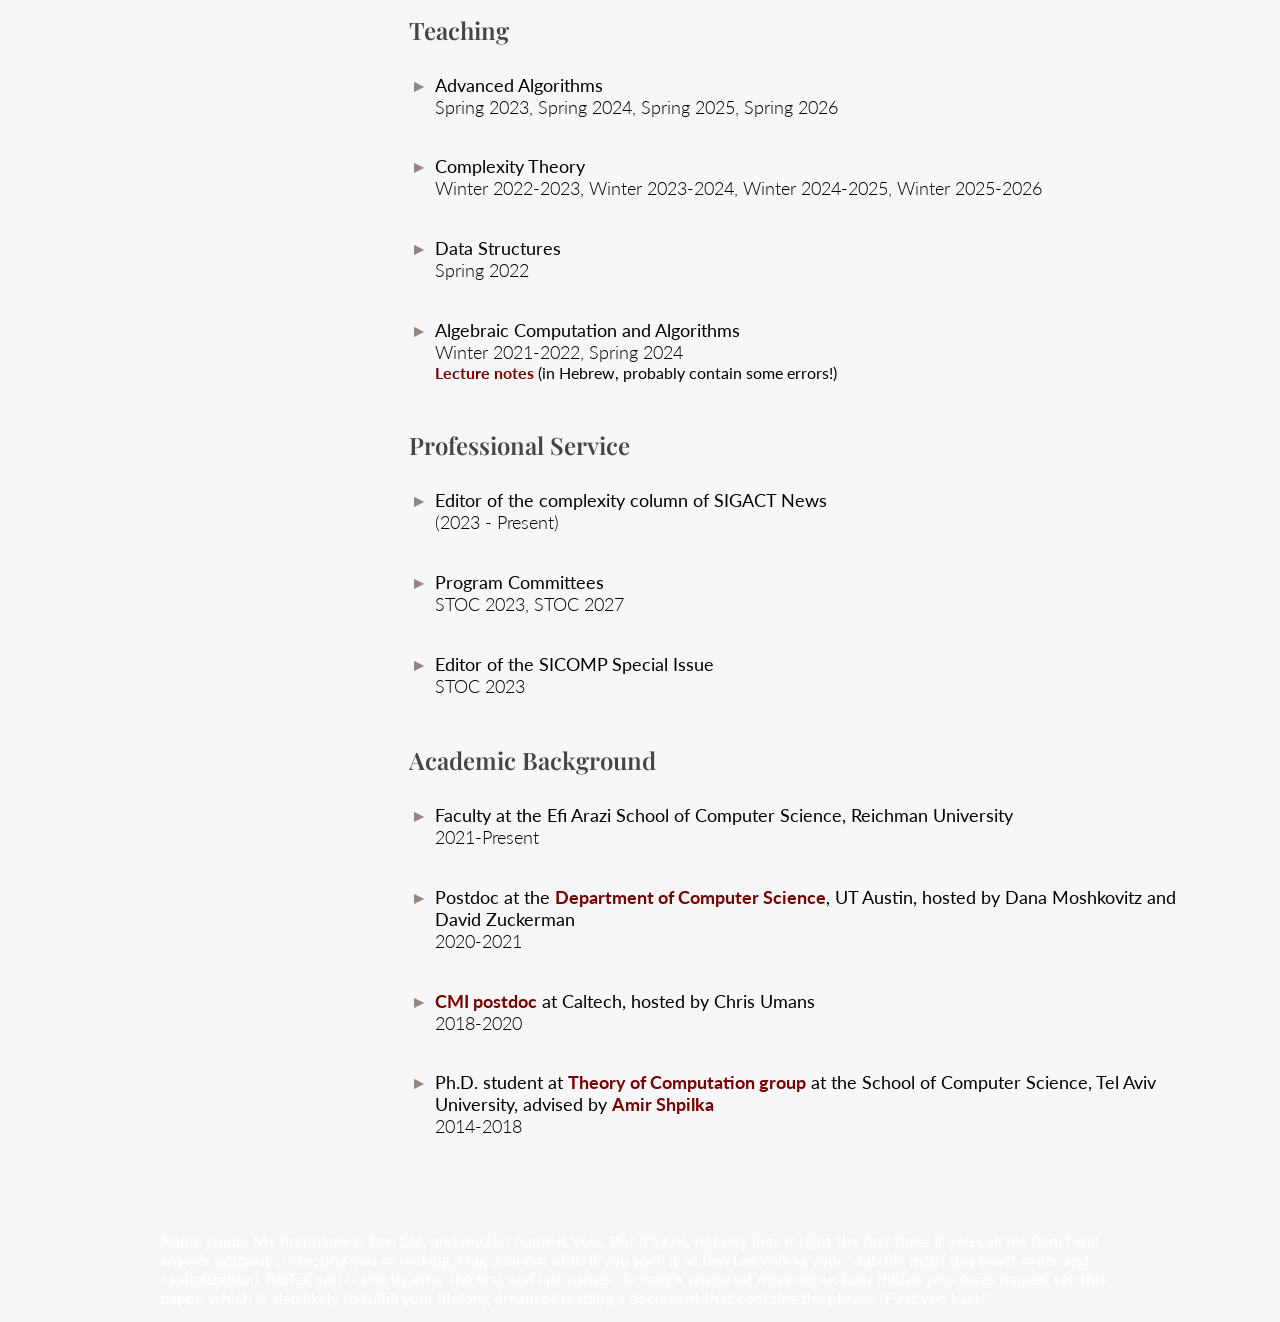
==== commit 23c38eed: "new papers" ====
--- a/index.html
+++ b/index.html
@@ -89,7 +89,7 @@
 
   <div id="content">
 		<div id="contact">
-		<p><a href="https://cs.runi.ac.il/">Efi Arazi School of Computer Science, </a> <br/>
+		<p><a href="https://www.runi.ac.il/en/schools/computer-science/">Efi Arazi School of Computer Science, </a> <br/>
 		Reichman University</p>
   		<p><strong>Email: </strong>
 		<a href="mailto:benleevolk@gmail.com">benleevolk@gmail.com</a> </p>
@@ -105,6 +105,18 @@
 		<h2 id="publications">Publications</h2>
 
 		<ul id="papers" class="section-list">
+
+      <li>
+        <div class="paper-title"><a href="https://arxiv.org/abs/2609.34462">A Quadratic Lower Bound on Determinantal Complexity</a></div>
+        <div class="paper-authors"> Mrinal Kumar and Ben Lee Volk </div>
+        <div class="paper-venue"> Manuscript </div>
+      </li>
+      
+      <li>
+        <div class="paper-title"><a href="https://arxiv.org/abs/2609.25765">Improved Algorithms for the Remote Point Problem</a></div>
+        <div class="paper-authors"> Ben Lee Volk </div>
+        <div class="paper-venue"> Manuscript </div>
+      </li>
 
       <li>
         <div class="paper-title"><a href="https://arxiv.org/abs/2607.05944">A Lower Bound for Read-Once Parity Branching Programs</a></div>
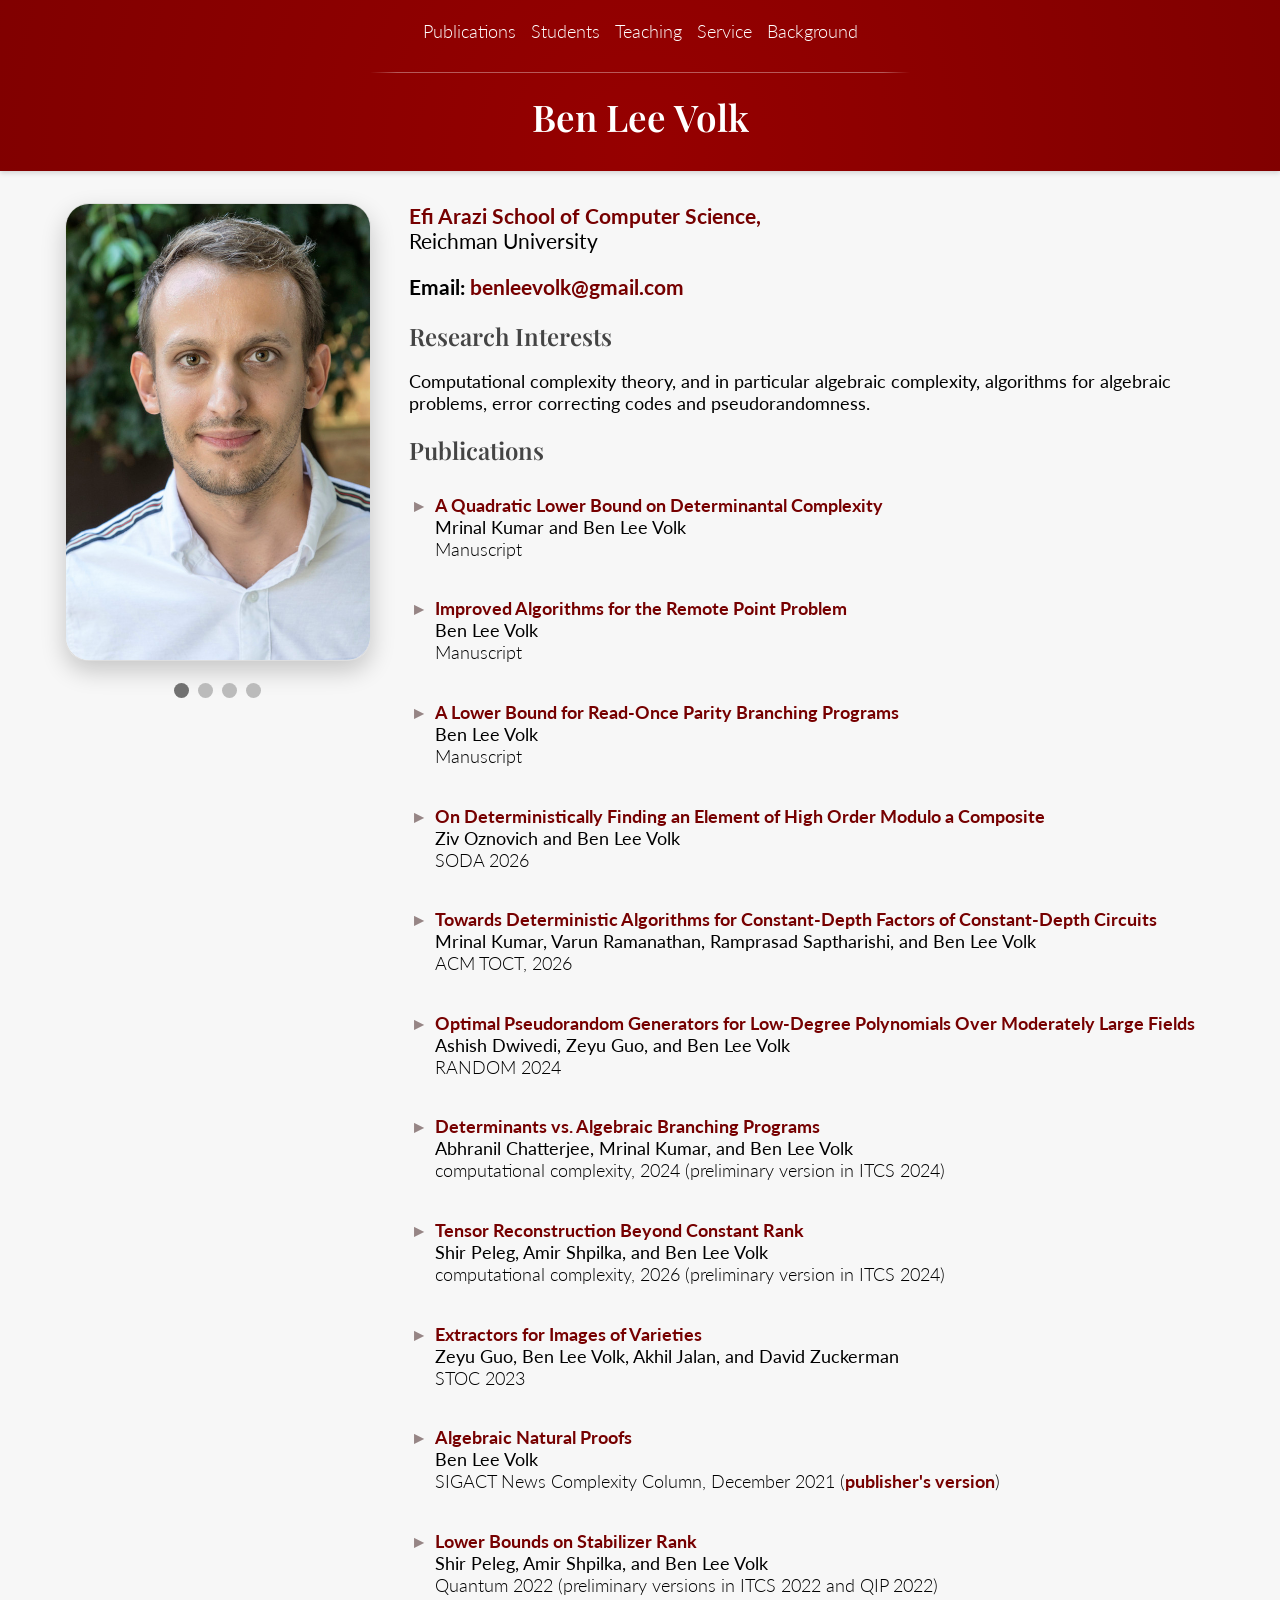
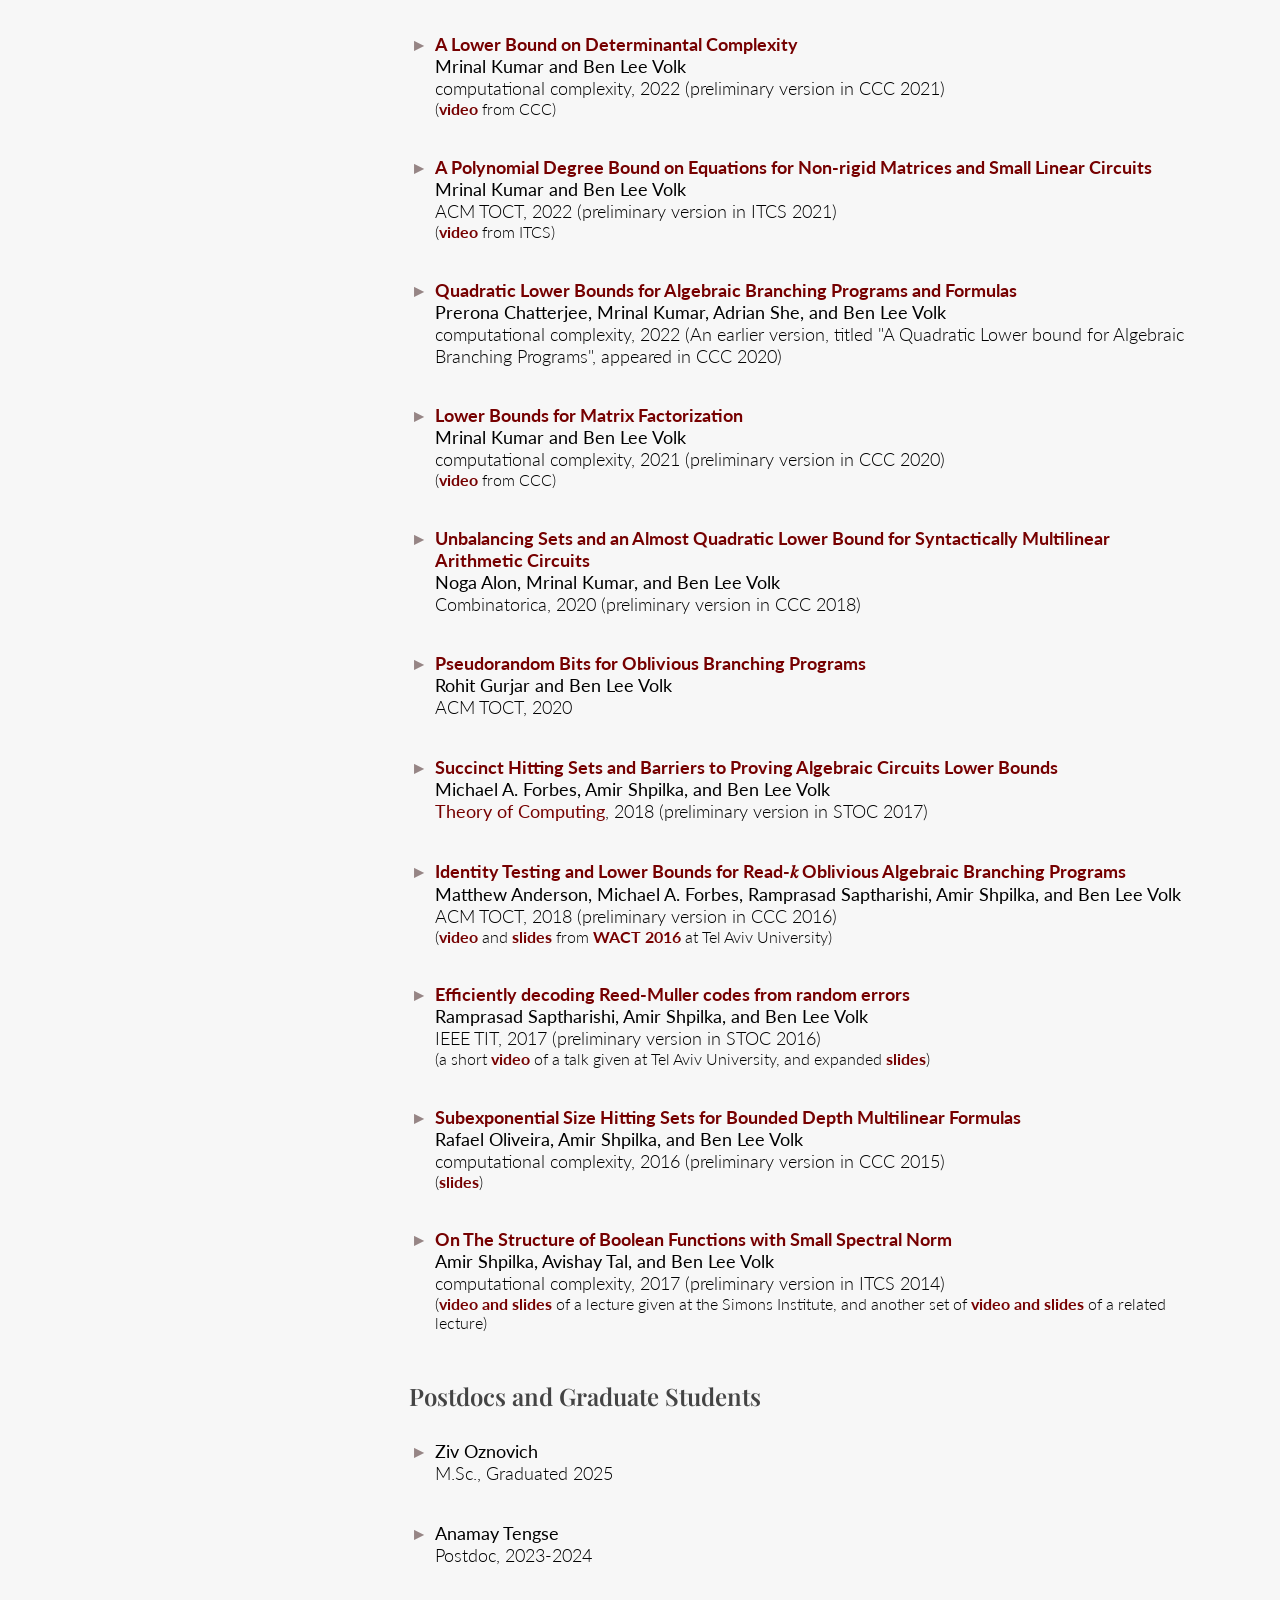
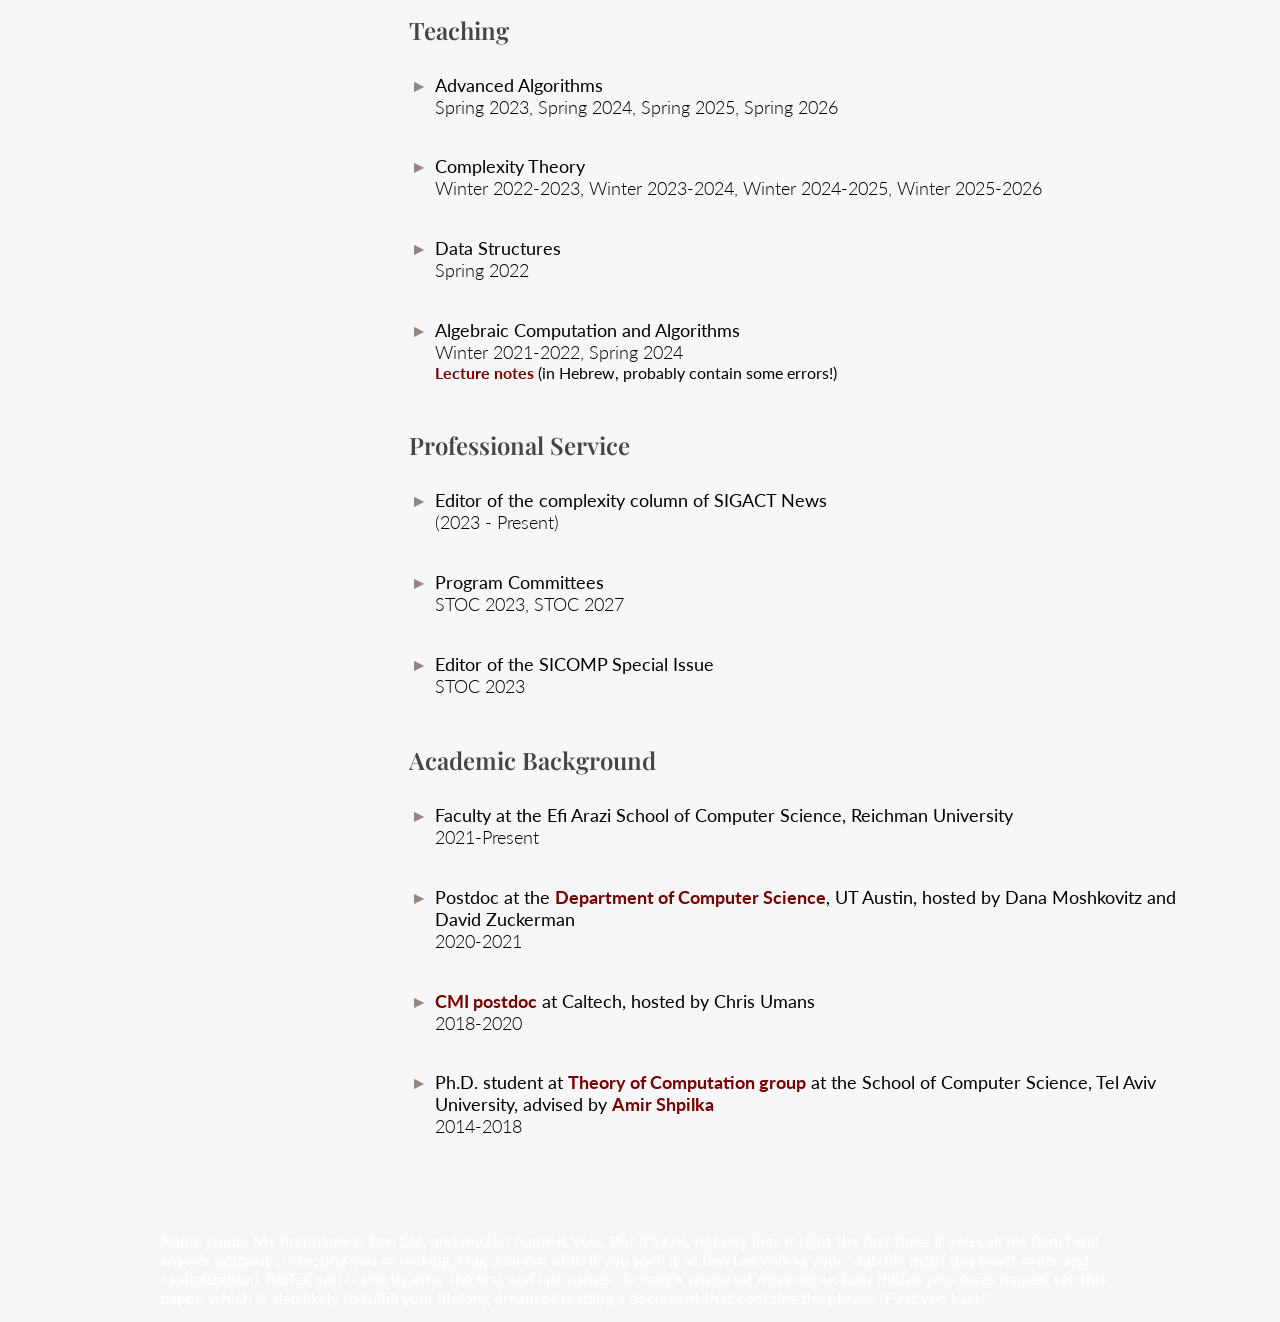
==== commit 0b323f7e: "tensor reconstruction cc" ====
--- a/index.html
+++ b/index.html
@@ -151,7 +151,7 @@
       <li>
         <div class="paper-title"><a href="pdf/tensor-reconstruction.pdf">Tensor Reconstruction Beyond Constant Rank</a></div>
         <div class="paper-authors"> Shir Peleg, Amir Shpilka, and Ben Lee Volk </div>
-        <div class="paper-venue"> To appear in computational complexity (preliminary version in ITCS 2024) </div>
+        <div class="paper-venue"> computational complexity, 2026 (preliminary version in ITCS 2024) </div>
       </li>
 
       <li>
